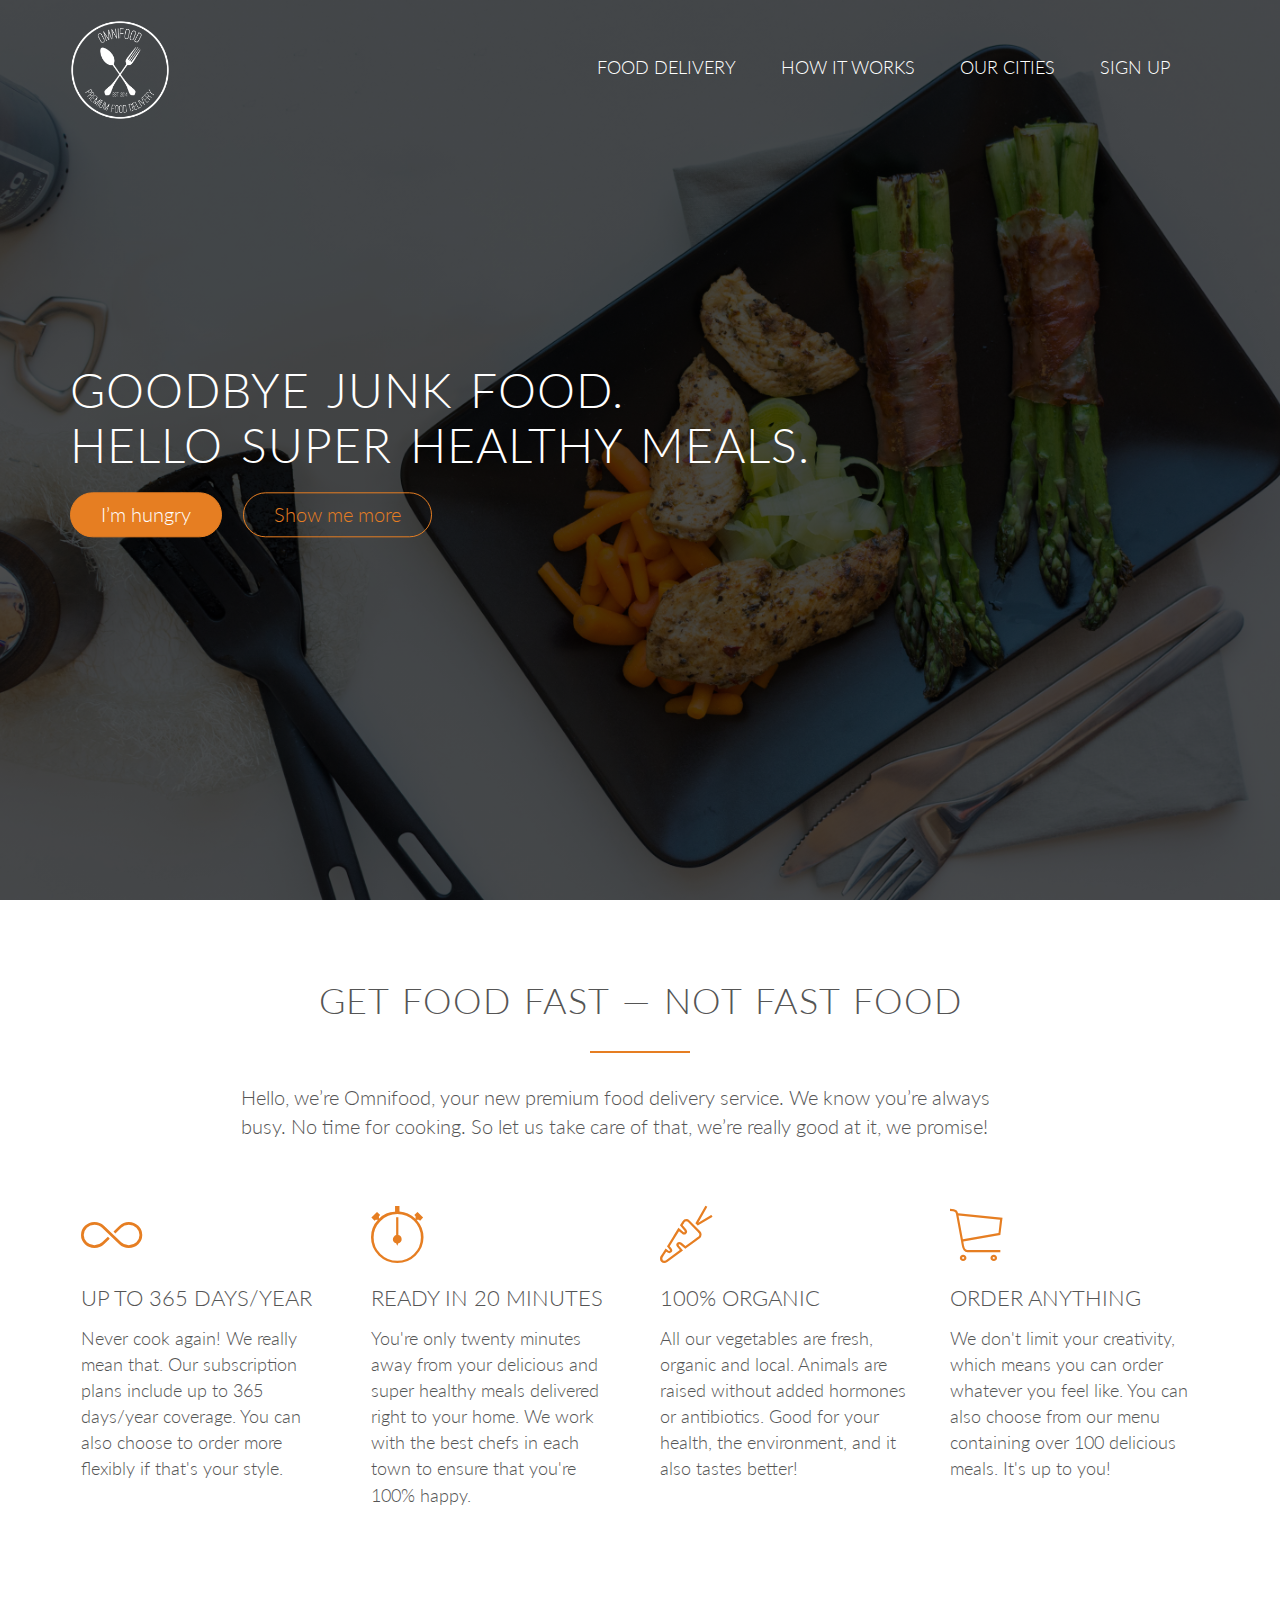
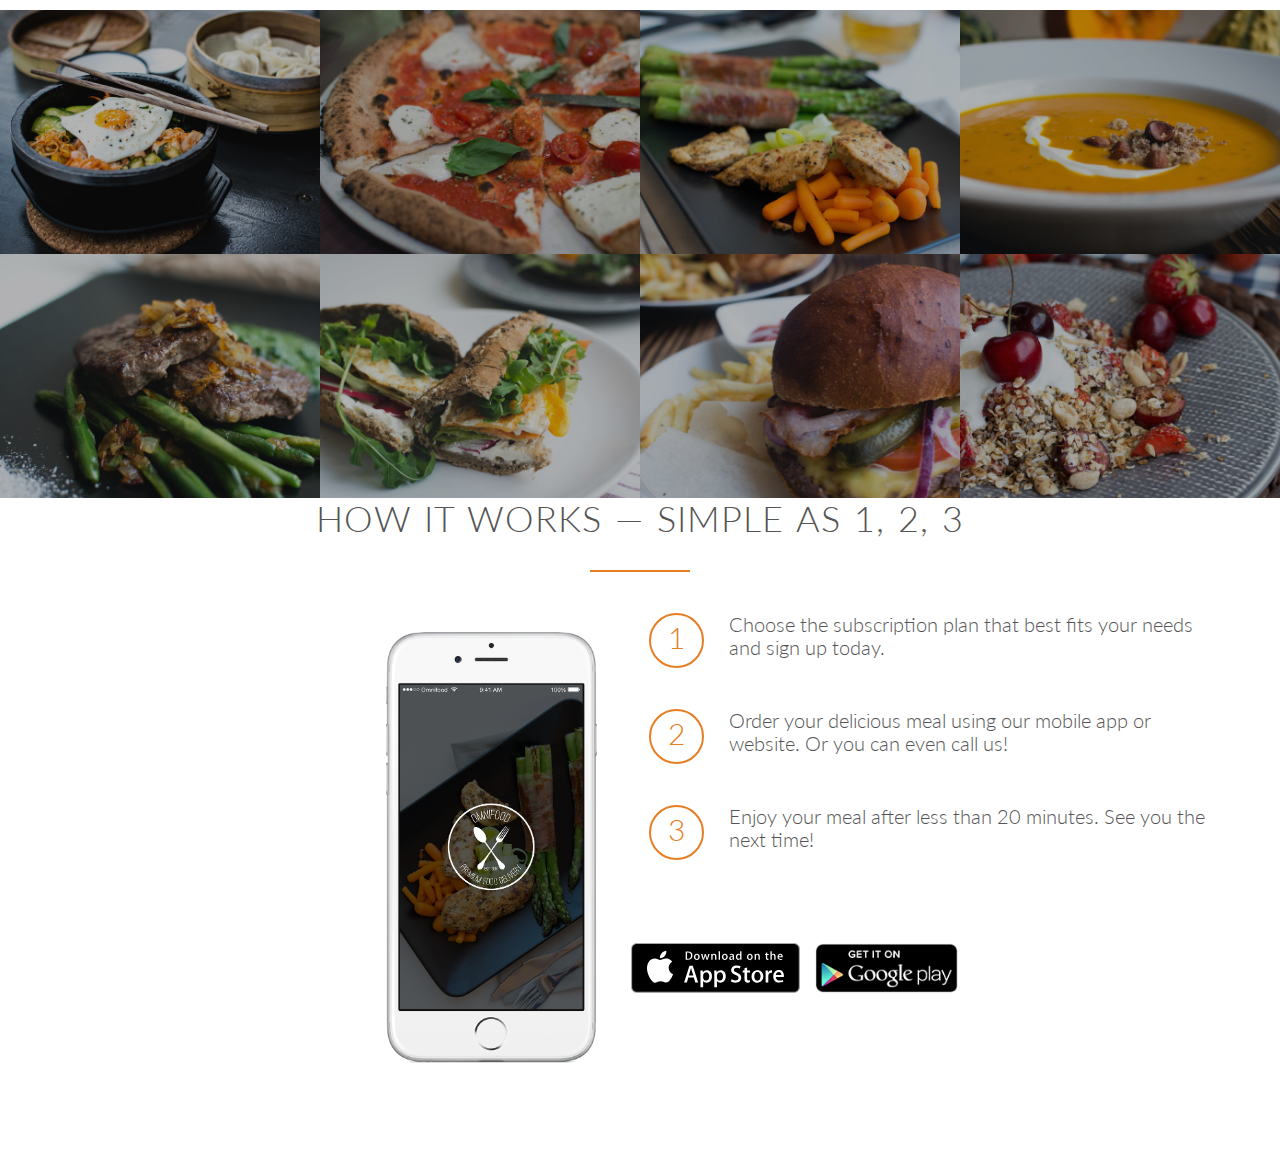
==== Omnifood/index.html @ 384a9c2e "First commit" ====
<!DOCTYPE html>
<html lang="en">

    <head>
        <link rel="stylesheet" type="text/css" href="vendors/css/normalize.css">
        <link rel="stylesheet" type="text/css" href="vendors/css/grid.css">
        <link rel="stylesheet" type="text/css" href="vendors/css/ionicons.min.css">
        <link rel="stylesheet" type="text/css" href="resources/css/style.css">
        <link rel="preconnect" href="https://fonts.gstatic.com">
        <link href="https://fonts.googleapis.com/css2?family=Lato:ital,wght@0,100;0,300;0,400;1,300&display=swap" rel="stylesheet">
        <title>Omnifood</title>
    </head>
    <body>
        <header>
            <nav>
                <div class="row">
                    <img src="resources/images/logo-white.png" alt="Omnifood logo" class="logo">
                    <ul class="main-nav">
                        <li><a href="#">Food delivery</a></li>
                        <li><a href="#">How it works</a></li>
                        <li><a href="#">Our cities</a></li>
                        <li><a href="#">Sign up</a></li>
                    </ul>
                </div>
            </nav>
            <div class="hero-text-box">
                <h1>Goodbye junk food.<br>Hello super healthy meals.</h1>
                <a class="btn btn-full" href="#">I’m hungry</a>
                <a class ="btn btn-ghost" href="#">Show me more</a>
            </div>
        </header>
        <section class="section-features">
            <div class="row">
                <h2>Get food fast &mdash; not fast food</h2>
                <p class="long-copy">
                    Hello, we’re Omnifood, your new premium food delivery service. We know you’re always busy. No time for cooking. So let us take care of that, we’re really good at it, we promise!
                </p>
            </div>
            <div class="row">
                <div class="col span-1-of-4 box">
                    <i class="ion-ios-infinite-outline icon-big"></i>
                    <h3>Up to 365 days/year</h3>
                    <p>Never cook again! We really mean that. Our subscription plans include up to 365 days/year coverage. You can also choose to order more flexibly if that's your style.</p>
                </div>
                <div class="col span-1-of-4 box">
                    <i class="ion-ios-stopwatch-outline icon-big"></i>
                    <h3>Ready in 20 minutes</h3>
                    <p>You're only twenty minutes away from your delicious and super healthy meals delivered right to your home. We work with the best chefs in each town to ensure that you're 100% happy.</p>
                </div>
                <div class="col span-1-of-4 box">
                    <i class="ion-ios-nutrition-outline icon-big"></i>
                    <h3>100% organic</h3>
                    <p>All our vegetables are fresh, organic and local. Animals are raised without added hormones or antibiotics. Good for your health, the environment, and it also tastes better!</p>
                </div>
                <div class="col span-1-of-4 box">
                    <i class="ion-ios-cart-outline icon-big"></i>
                    <h3>Order anything</h3>
                    <p>We don't limit your creativity, which means you can order whatever you feel like. You can also choose from our menu containing over 100 delicious meals. It's up to you!</p>
                </div>
            </div>
        </section>
        <section class="section-meals">
            <ul class="meals-showcase">
                <li>
                    <figure class="meal-photo">
                        <img src="resources/images/1.jpg" alt="Korean bibimbap with egg and vegetables">
                    </figure>
                </li>
                <li>
                    <figure class="meal-photo">
                        <img src="resources/images/2.jpg" alt="Simple Italian pizza with cherry tomatoes">
                    </figure>
                </li>
                <li>
                    <figure class="meal-photo">
                        <img src="resources/images/3.jpg" alt="Chicken breast steak with vegetables">
                    </figure>
                </li>
                <li>
                    <figure class="meal-photo">
                        <img src="resources/images/4.jpg" alt="Autumn pumpkin soup">
                    </figure>
                </li>
            </ul>
            <ul class="meals-showcase">
                <li>
                    <figure class="meal-photo">
                        <img src="resources/images/5.jpg" alt="Paleo beef steak with vegetables">
                    </figure>
                </li>
                <li>
                    <figure class="meal-photo">
                        <img src="resources/images/6.jpg" alt="Healthy baguette with egg and vegetables">
                    </figure>
                </li>
                <li>
                    <figure class="meal-photo">
                        <img src="resources/images/7.jpg" alt="Burger with cheddar and bacon">
                    </figure>
                </li>
                <li>
                    <figure class="meal-photo">
                        <img src="resources/images/8.jpg" alt="Granola with cherries and strawberries">
                    </figure>
                </li>
            </ul>
        </section>
        <section class="section-steps">
            <div class="row">
                <h2>How it works &mdash; Simple as 1, 2, 3</h2>
            </div>
            <div class = "row">
                <div class="col span-1-of-2 steps-box">
                    <img src="resources/images/app-iPhone.png" alt="Omnifood app on iPhone" class="app-screen">
                </div>
                <div class="col span-1-of-2 steps-box">
                    <div class="works-step">
                        <div>1</div>
                        <p>Choose the subscription plan that best fits your needs and sign up today.</p>
                    </div>
                    <div class="works-step">
                        <div>2</div>
                        <p>Order your delicious meal using our mobile app or website. Or you can even call us!</p>
                    </div>
                    <div class="works-step">
                        <div>3</div>
                        <p>Enjoy your meal after less than 20 minutes. See you the next time!</p>
                    </div>
                </div>
                <a href="#" class="btn-app"><img src="resources/images/download-app.svg" alt="Apple App Store button"></a>
                <a href="#" class="btn-app"><img src="resources/images/download-app-android.png" alt="Google Play Store button"></a>
            </div>
        </section>
    </body>
</html>
---- Omnifood/vendors/css/grid.css ----
/*  SECTIONS  ============================================================================= */

.section {
	clear: both;
	padding: 0px;
	margin: 0px;
}

/*  GROUPING  ============================================================================= */

.row {
    zoom: 1; /* For IE 6/7 (trigger hasLayout) */
}

.row:before,
.row:after {
    content:"";
    display:table;
}
.row:after {
    clear:both;
}

/*  GRID COLUMN SETUP   ==================================================================== */

.col {
	display: block;
	float:left;
	margin: 1% 0 1% 1.6%;
}

.col:first-child { margin-left: 0; } /* all browsers except IE6 and lower */


/*  REMOVE MARGINS AS ALL GO FULL WIDTH AT 480 PIXELS */

@media only screen and (max-width: 480px) {
	.col { 
		/*margin: 1% 0 1% 0%;*/
        margin: 0;
	}
}


/*  GRID OF TWO   ============================================================================= */


.span-2-of-2 {
	width: 100%;
}

.span-1-of-2 {
	width: 49.2%;
}

/*  GO FULL WIDTH AT LESS THAN 480 PIXELS */

@media only screen and (max-width: 480px) {
	.span-2-of-2 {
		width: 100%; 
	}
	.span-1-of-2 {
		width: 100%; 
	}
}


/*  GRID OF THREE   ============================================================================= */

	
.span-3-of-3 {
	width: 100%; 
}

.span-2-of-3 {
	width: 66.13%; 
}

.span-1-of-3 {
	width: 32.26%; 
}


/*  GO FULL WIDTH AT LESS THAN 480 PIXELS */

@media only screen and (max-width: 480px) {
	.span-3-of-3 {
		width: 100%; 
	}
	.span-2-of-3 {
		width: 100%; 
	}
	.span-1-of-3 {
		width: 100%;
	}
}

/*  GRID OF FOUR   ============================================================================= */

	
.span-4-of-4 {
	width: 100%; 
}

.span-3-of-4 {
	width: 74.6%; 
}

.span-2-of-4 {
	width: 49.2%; 
}

.span-1-of-4 {
	width: 23.8%; 
}


/*  GO FULL WIDTH AT LESS THAN 480 PIXELS */

@media only screen and (max-width: 480px) {
	.span-4-of-4 {
		width: 100%; 
	}
	.span-3-of-4 {
		width: 100%; 
	}
	.span-2-of-4 {
		width: 100%; 
	}
	.span-1-of-4 {
		width: 100%; 
	}
}


/*  GRID OF FIVE   ============================================================================= */

	
.span-5-of-5 {
	width: 100%;
}

.span-4-of-5 {
  	width: 79.68%; 
}

.span-3-of-5 {
  	width: 59.36%; 
}

.span-2-of-5 {
  	width: 39.04%;
}

.span-1-of-5 {
  	width: 18.72%;
}


/*  GO FULL WIDTH AT LESS THAN 480 PIXELS */

@media only screen and (max-width: 480px) {
	.span-5-of-5 {
		width: 100%; 
	}
	.span-4-of-5 {
		width: 100%; 
	}
	.span-3-of-5 {
		width: 100%; 
	}
	.span-2-of-5 {
		width: 100%; 
	}
	.span-1-of-5 {
		width: 100%; 
	}
}


/*  GRID OF SIX   ============================================================================= */


.span-6-of-6 {
	width: 100%;
}

.span-5-of-6 {
  	width: 83.06%;
}

.span-4-of-6 {
  	width: 66.13%;
}

.span-3-of-6 {
  	width: 49.2%;
}

.span-2-of-6 {
  	width: 32.26%;
}

.span-1-of-6 {
  	width: 15.33%;
}


/*  GO FULL WIDTH AT LESS THAN 480 PIXELS */

@media only screen and (max-width: 480px) {
	.span-6-of-6 {
		width: 100%; 
	}
	.span-5-of-6 {
		width: 100%; 
	}
	.span-4-of-6 {
		width: 100%; 
	}
	.span-3-of-6 {
		width: 100%; 
	}
	.span-2-of-6 {
		width: 100%; 
	}
	.span-1-of-6 {
		width: 100%; 
	}
}



/*  GRID OF SEVEN   ============================================================================= */


.span-7-of-7 {
	width: 100%;
}

.span-6-of-7 {
	width: 85.48%;
}

.span-5-of-7 {
  	width: 70.97%;
}

.span-4-of-7 {
  	width: 56.45%;
}

.span-3-of-7 {
  	width: 41.94%;
}

.span-2-of-7 {
  	width: 27.42%;
}

.span-1-of-7 {
  	width: 12.91%;
}


/*  GO FULL WIDTH AT LESS THAN 480 PIXELS */

@media only screen and (max-width: 480px) {
	.span-7-of-7 {
		width: 100%; 
	}
	.span-6-of-7 {
		width: 100%; 
	}
	.span-5-of-7 {
		width: 100%; 
	}
	.span-4-of-7 {
		width: 100%; 
	}
	.span-3-of-7 {
		width: 100%; 
	}
	.span-2-of-7 {
		width: 100%; 
	}
	.span-1-of-7 {
		width: 100%; 
	}
}


/*  GRID OF EIGHT   ============================================================================= */

	
.span-8-of-8 {
	width: 100%;
}

.span-7-of-8 {
	width: 87.3%; 
}

.span-6-of-8 {
	width: 74.6%; 
}

.span-5-of-8 {
	width: 61.9%; 
}

.span-4-of-8 {
	width: 49.2%; 
}

.span-3-of-8 {
	width: 36.5%;
}

.span-2-of-8 {
	width: 23.8%; 
}

.span-1-of-8 {
	width: 11.1%; 
}


/*  GO FULL WIDTH AT LESS THAN 480 PIXELS */

@media only screen and (max-width: 480px) {
	.span-8-of-8 {
		width: 100%; 
	}
	.span-7-of-8 {
		width: 100%; 
	}
	.span-6-of-8 {
		width: 100%; 
	}
	.span-5-of-8 {
		width: 100%; 
	}
	.span-4-of-8 {
		width: 100%; 
	}
	.span-3-of-8 {
		width: 100%; 
	}
	.span-2-of-8 {
		width: 100%; 
	}
	.span-1-of-8 {
		width: 100%; 
	}
}


/*  GRID OF NINE   ============================================================================= */


.span-9-of-9 {
	width: 100%;
}

.span-8-of-9 {
	width: 88.71%;
}

.span-7-of-9 {
	width: 77.42%; 
}

.span-6-of-9 {
	width: 66.13%; 
}

.span-5-of-9 {
	width: 54.84%; 
}

.span-4-of-9 {
	width: 43.55%; 
}

.span-3-of-9 {
	width: 32.26%;
}

.span-2-of-9 {
	width: 20.97%; 
}

.span-1-of-9 {
	width: 9.68%; 
}


/*  GO FULL WIDTH AT LESS THAN 480 PIXELS */

@media only screen and (max-width: 480px) {
	.span-9-of-9 {
		width: 100%; 
	}
	.span-8-of-9 {
		width: 100%; 
	}
	.span-7-of-9 {
		width: 100%; 
	}
	.span-6-of-9 {
		width: 100%; 
	}
	.span-5-of-9 {
		width: 100%; 
	}
	.span-4-of-9 {
		width: 100%; 
	}
	.span-3-of-9 {
		width: 100%; 
	}
	.span-2-of-9 {
		width: 100%; 
	}
	.span-1-of-9 {
		width: 100%; 
	}
}


/*  GRID OF TEN   ============================================================================= */


.span-10-of-10 {
	width: 100%;
}

.span-9-of-10 {
	width: 89.84%;
}

.span-8-of-10 {
	width: 79.68%;
}

.span-7-of-10 {
	width: 69.52%; 
}

.span-6-of-10 {
	width: 59.36%; 
}

.span-5-of-10 {
	width: 49.2%; 
}

.span-4-of-10 {
	width: 39.04%; 
}

.span-3-of-10 {
	width: 28.88%;
}

.span-2-of-10 {
	width: 18.72%; 
}

.span-1-of-10 {
	width: 8.56%; 
}


/*  GO FULL WIDTH AT LESS THAN 480 PIXELS */

@media only screen and (max-width: 480px) {
	.span-10-of-10 {
		width: 100%; 
	}
	.span-9-of-10 {
		width: 100%; 
	}
	.span-8-of-10 {
		width: 100%; 
	}
	.span-7-of-10 {
		width: 100%; 
	}
	.span-6-of-10 {
		width: 100%; 
	}
	.span-5-of-10 {
		width: 100%; 
	}
	.span-4-of-10 {
		width: 100%; 
	}
	.span-3-of-10 {
		width: 100%; 
	}
	.span-2-of-10 {
		width: 100%; 
	}
	.span-1-of-10 {
		width: 100%; 
	}
}


/*  GRID OF ELEVEN   ============================================================================= */

.span-11-of-11 {
	width: 100%;
}

.span-10-of-11 {
	width: 90.76%;
}

.span-9-of-11 {
	width: 81.52%;
}

.span-8-of-11 {
	width: 72.29%;
}

.span-7-of-11 {
	width: 63.05%; 
}

.span-6-of-11 {
	width: 53.81%; 
}

.span-5-of-11 {
	width: 44.58%; 
}

.span-4-of-11 {
	width: 35.34%; 
}

.span-3-of-11 {
	width: 26.1%;
}

.span-2-of-11 {
	width: 16.87%; 
}

.span-1-of-11 {
	width: 7.63%; 
}


/*  GO FULL WIDTH AT LESS THAN 480 PIXELS */

@media only screen and (max-width: 480px) {
	.span-11-of-11 {
		width: 100%; 
	}
	.span-10-of-11 {
		width: 100%; 
	}
	.span-9-of-11 {
		width: 100%; 
	}
	.span-8-of-11 {
		width: 100%; 
	}
	.span-7-of-11 {
		width: 100%; 
	}
	.span-6-of-11 {
		width: 100%; 
	}
	.span-5-of-11 {
		width: 100%; 
	}
	.span-4-of-11 {
		width: 100%; 
	}
	.span-3-of-11 {
		width: 100%; 
	}
	.span-2-of-11 {
		width: 100%; 
	}
	.span-1-of-11 {
		width: 100%; 
	}
}


/*  GRID OF TWELVE   ============================================================================= */

.span-12-of-12 {
	width: 100%;
}

.span-11-of-12 {
	width: 91.53%;
}

.span-10-of-12 {
	width: 83.06%;
}

.span-9-of-12 {
	width: 74.6%;
}

.span-8-of-12 {
	width: 66.13%;
}

.span-7-of-12 {
	width: 57.66%; 
}

.span-6-of-12 {
	width: 49.2%; 
}

.span-5-of-12 {
	width: 40.73%; 
}

.span-4-of-12 {
	width: 32.26%; 
}

.span-3-of-12 {
	width: 23.8%;
}

.span-2-of-12 {
	width: 15.33%; 
}

.span-1-of-12 {
	width: 6.86%; 
}


/*  GO FULL WIDTH AT LESS THAN 480 PIXELS */

@media only screen and (max-width: 480px) {
	.span-12-of-12 {
		width: 100%; 
	}
	.span-11-of-12 {
		width: 100%; 
	}
	.span-10-of-12 {
		width: 100%; 
	}
	.span-9-of-12 {
		width: 100%; 
	}
	.span-8-of-12 {
		width: 100%; 
	}
	.span-7-of-12 {
		width: 100%; 
	}
	.span-6-of-12 {
		width: 100%; 
	}
	.span-5-of-12 {
		width: 100%; 
	}
	.span-4-of-12 {
		width: 100%; 
	}
	.span-3-of-12 {
		width: 100%; 
	}
	.span-2-of-12 {
		width: 100%; 
	}
	.span-1-of-12 {
		width: 100%; 
	}
}
---- Omnifood/resources/css/style.css ----
/* Orange = #e67e22 */
/* ------------------------------------------------------------------------------------------------- */
/* BASIC SETUP */
/* ------------------------------------------------------------------------------------------------- */
* {
    margin: 0;
    padding: 0;
    box-sizing: border-box;
}
html {
    background-color: white;
    color: #555;
    font-family: 'Lato', 'Arial', sans-serif;
    font-size: 20px;
    font-weight: 300;
    text-rendering: optimizeLegibility;
}

.clearfix {zoom: 1}
.clearfix {
    content: '.';
    clear: both;
    display: block;
    height: 0;
}

/* ------------------------------------------------------------------------------------------------- */
/* REUSABLE COMPONENTS */
/* ------------------------------------------------------------------------------------------------- */

.row {
    max-width: 1140px;
    margin: 0 auto;
}
section {
    padding: 80px 0;
}
.box {
    padding: 1%;
}

/* HEADINGS */

h1,
h2,
h3 {
    font-weight: 300;
    text-transform: uppercase;
    initial-letter-align: 1px;
}
h1 {
    margin-top: 0;
    margin-bottom: 20px;
    color: white;
    font-size: 240%;
    word-spacing: 4px;
    letter-spacing: 1px;
}
h2 {
    font-size: 180%;
    word-spacing: 2px;
    text-align: center;
    margin-bottom: 30px;
    letter-spacing: 1px;
}
h2:after {
    display: block;
    height: 2px;
    background-color: #e67e22;
    width: 100px;
    margin: 0 auto;
    margin-top: 30px;
    content: " ";
}
h3 {
    font-size: 110%;
    margin-bottom: 15px;
}
/* PARAGRAPHS */

.long-copy {
    line-height: 145%;
    width: 70%;
    margin-left: 15%;
}
.box p {
    font-size: 90%;
    line-height: 145%;
}

/* ------------------------------------------------------------------------------------------------- */
/* FEATURES */
/* ------------------------------------------------------------------------------------------------- */
.section-features .long-copy {
    margin-bottom: 30px;
}

/* ------------------------------------------------------------------------------------------------- */
/* HEADER */
/* ------------------------------------------------------------------------------------------------- */

header {
    background-image: linear-gradient(rgba(0,0,0,0.7),rgba(0,0,0,0.7)), url(images/hero.jpg);
    background-size: cover;
    background-position: center;
    height:100vh;
}
.hero-text-box {
    position: absolute;
    width: 1140px;
    top: 50%;
    left: 50%;
    transform: translate(-50%,-50%);
}
.logo {
    height: 100px;
    width: auto;
    float: left;
    margin-top: 20px;
}
.main-nav {
    float: right;
    list-style: none;
    margin-top: 55px;
}
.main-nav li {
    display: inline-block;
    margin-bottom: 40px;
    margin-right: 40px;
}
.main-nav li a:link,
.main-nav li a:visited {
    padding: 8px 0;
    color: white;
    text-decoration: none;
    text-transform: uppercase;
    font-size: 90%;
    border-bottom: 2px solid transparent;
    transition: border-bottom 0.2s;
}
.main-nav li a:hover,
.main-nav li a:active {
    border-bottom: 2px solid #e67e22;
}
/* ------------------------------------------------------------------------------------------------- */
/* BUTTONS */
/* ------------------------------------------------------------------------------------------------- */

.btn:link,
.btn:visited {
    display: inline-block;
    padding: 10px 30px;
    font-weight: 300;
    text-decoration: none;
    border-radius: 200px;
    border: 1px solid #e67e22;
    transition: background-color 0.2s, border 0.2s, color 0.2s;
}
.btn-full:link,
.btn-full:visited {
    background-color: #e67e22;
    color: white;
    margin-right: 16px;
}
.btn-ghost:link,
.btn-ghost:visited {
    color: #e67e22;
}
.btn:hover,
.btn:active {
    background-color: #cf6d17;
}
.btn-full:hover,
.btn-full:active {
    border: 1px solid #cf6d17;
}
.btn-ghost:hover,
.btn-ghost:active {
    border: 1px solid #cf6d17;
    color: white;
}

/* ------------------------------------------------------------------------------------------------- */
/* ICONS */
/* ------------------------------------------------------------------------------------------------- */

.icon-big {
    font-size: 350%;
    display: block;
    color:#e67e22;
    margin-bottom: 10px;
}

/* ------------------------------------------------------------------------------------------------- */
/* MEALS IMAGE GRID */
/* ------------------------------------------------------------------------------------------------- */

.section-meals {
    padding: 0;
}

.meals-showcase {
    list-style: none;
    width: 100%;
}
.meals-showcase li {
    display: block;
    float: left;
    width: 25%;
}
.meal-photo {
    background-color: #000;
    width: 100%; /* 10-% of width of parent (meals-showcase li) */
    margin: 0;
    overflow: hidden; /* Hides the part of the image that is larger than the container (115% in meal-photo img) */
}
.meal-photo img {
    opacity: 0.7;
    width: 100%;
    height: auto;
    transform: scale(1.15); /* Scale image to 115% */
    transition: transform 0.5s, opacity 0.5s;
}
.meal-photo img:hover {
    opacity: 1; /* Normal opacity */
    transform: scale(1.03); /* Set to normal(ish) size on hover */
}

/* ------------------------------------------------------------------------------------------------- */
/* HOW IT WORKS */
/* ------------------------------------------------------------------------------------------------- */

.steps-box:first-child { /* Two columns in this row. The first one is the image, the second contains the instructions */
    text-align: right; /* Right-align inline and inline-block elements (img in this case) */
    padding-right: 3%;
    margin-top: 30px;
}
.steps-box:last-child {
    padding-left: 3%;
    margin-top: 70px;
}
.app-screen{
    width: 40%; /* Image is 40% of parent (column) */
}

.works-step {
    margin-bottom: 50px;
}

.works-step div {
    color: #e67e22;
    border: 2px solid #e67e22;
    display: inline-block; /* Ensures number is displayed alongside text */
    float: left; /* Positions number to left of text */
    border-radius: 50%;
    height: 55px;
    width: 55px;
    text-align: center;
    padding: 5px;
    font-size: 150%;
    margin-right: 25px;
}
.works-step:last-of-type {
    margin-bottom: 80px;
}

.btn-app img {
    height: 50px;
    width: auto;
    margin-right: 10px;
}
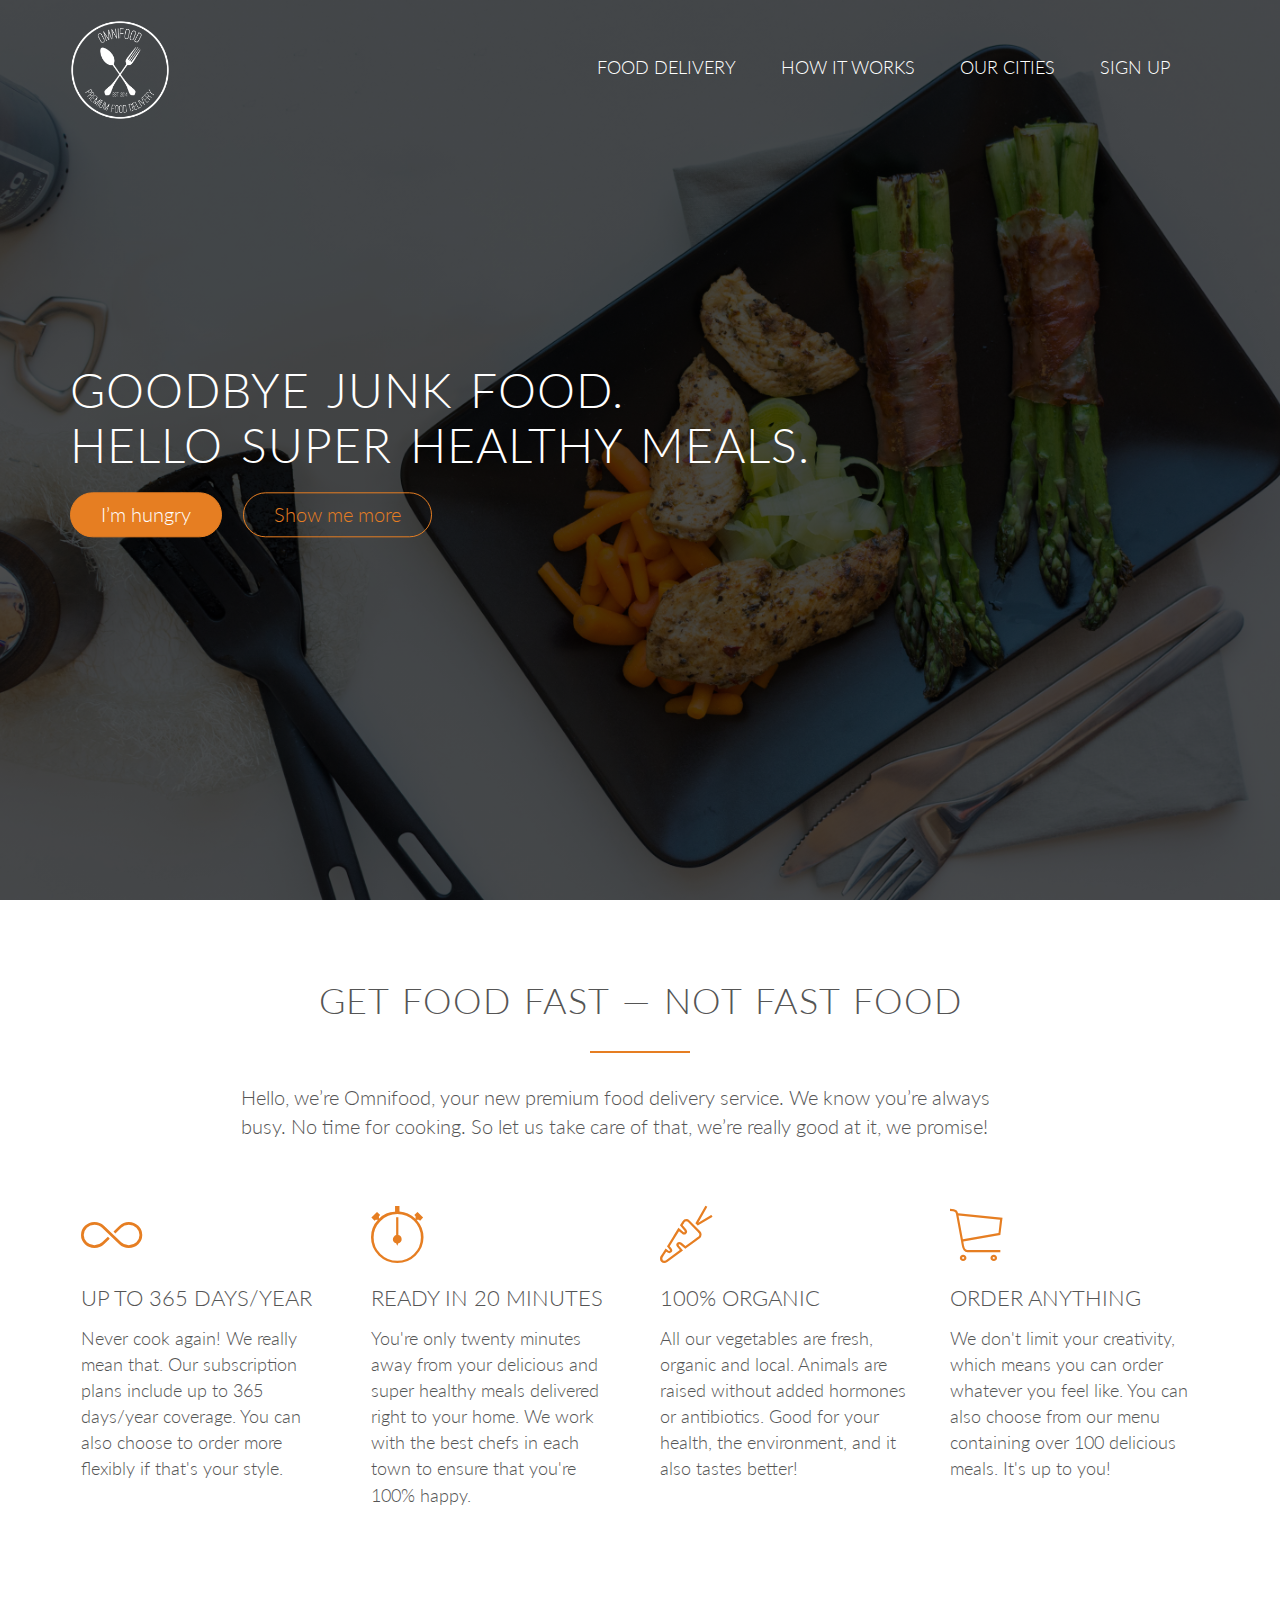
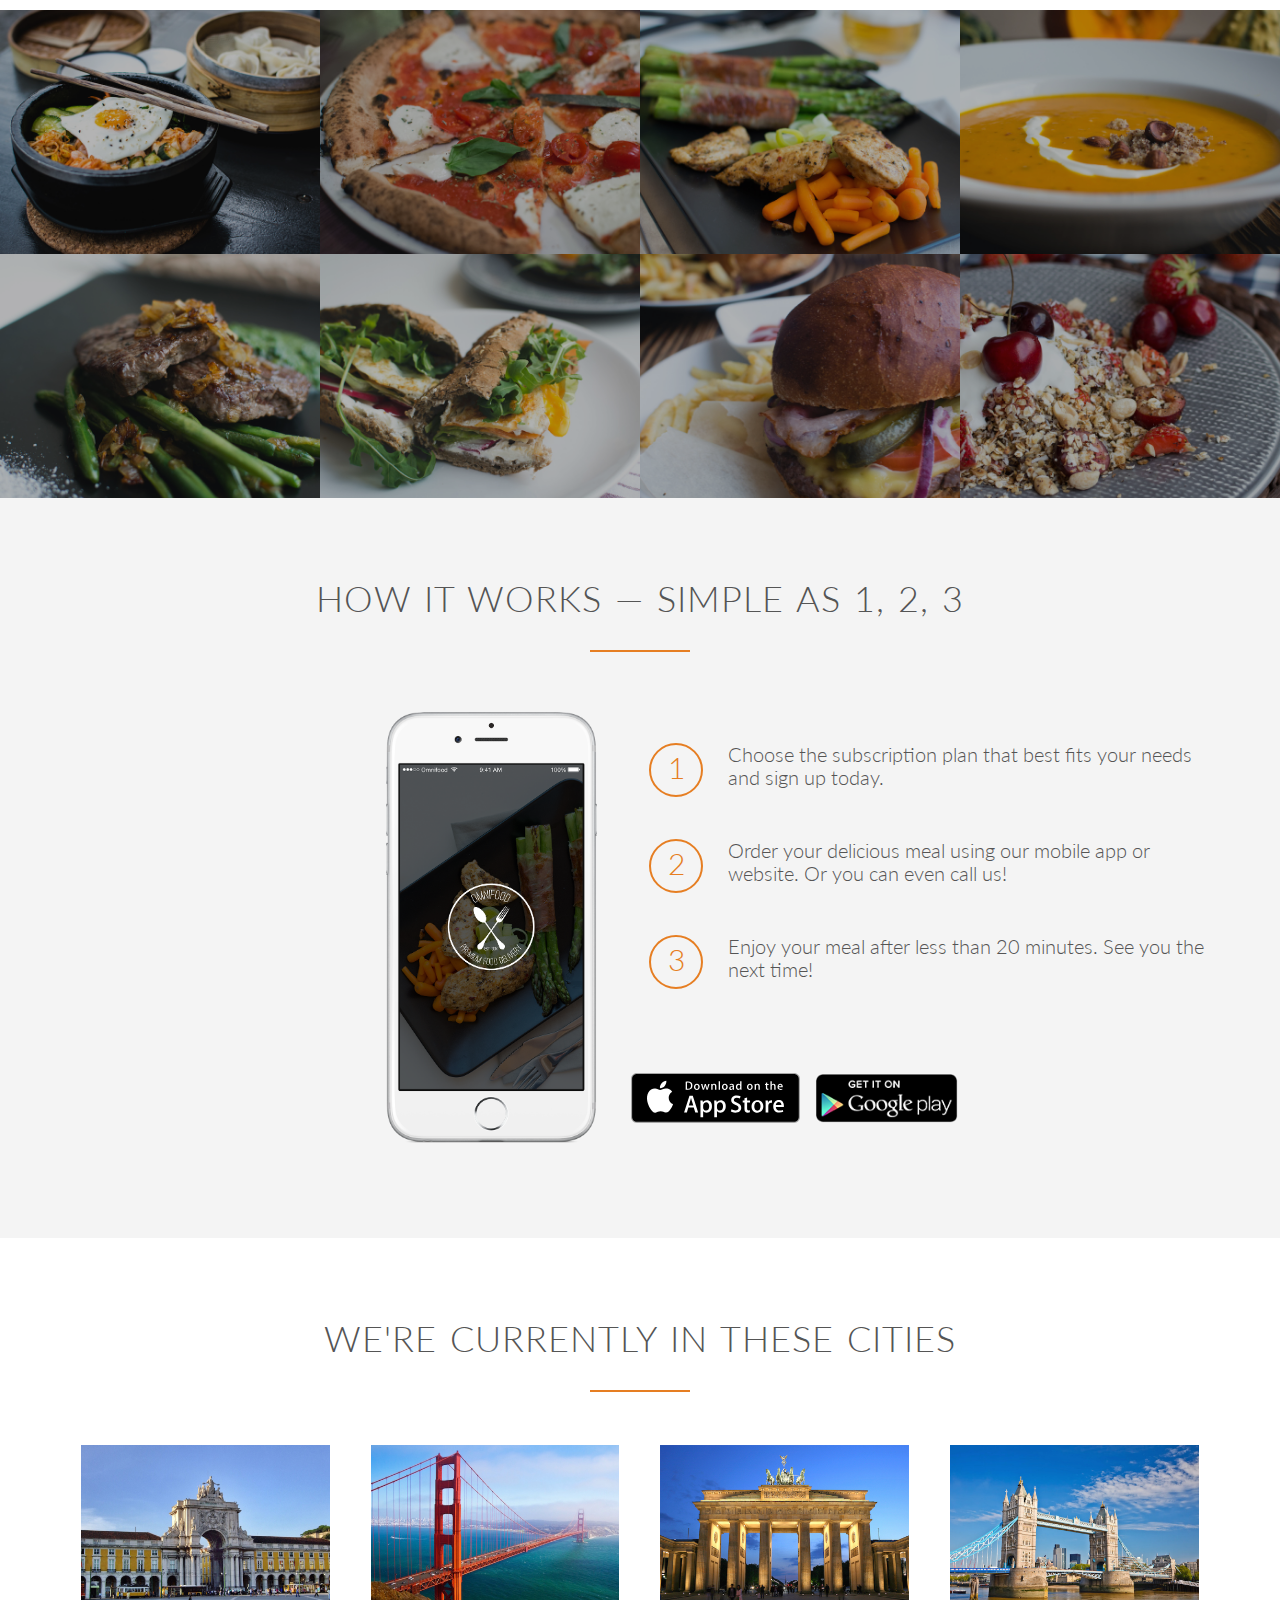
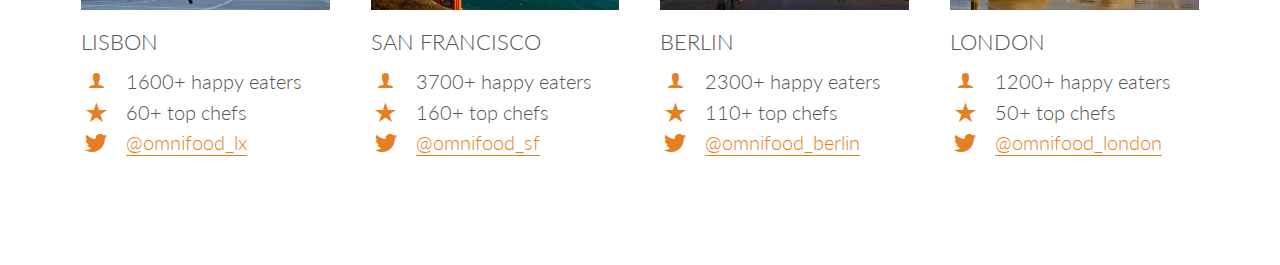
==== commit 80685a99: "Added Cities section" ====
--- a/Omnifood/index.html
+++ b/Omnifood/index.html
@@ -60,7 +60,7 @@
             </div>
         </section>
         <section class="section-meals">
-            <ul class="meals-showcase">
+            <ul class="meals-showcase clearfix">
                 <li>
                     <figure class="meal-photo">
                         <img src="resources/images/1.jpg" alt="Korean bibimbap with egg and vegetables">
@@ -82,7 +82,7 @@
                     </figure>
                 </li>
             </ul>
-            <ul class="meals-showcase">
+            <ul class="meals-showcase clearfix">
                 <li>
                     <figure class="meal-photo">
                         <img src="resources/images/5.jpg" alt="Paleo beef steak with vegetables">
@@ -131,5 +131,76 @@
                 <a href="#" class="btn-app"><img src="resources/images/download-app-android.png" alt="Google Play Store button"></a>
             </div>
         </section>
+        <section class="section-cities">
+            <div class="row">
+                <h2>We're currently in these cities</h2>
+            </div>
+            <div class="row">
+                <div class="col span-1-of-4 box">
+                    <img src="resources/images/lisbon-3.jpg" alt="Lisbon">
+                    <h3>Lisbon</h3>
+                    <div class="city-feature">
+                        <i class="ion-ios-person icon-small"></i>
+                        1600+ happy eaters
+                    </div>
+                    <div class="city-feature">
+                        <i class="ion-ios-star icon-small"></i>
+                        60+ top chefs
+                    </div>
+                    <div class="city-feature">
+                        <i class="ion-social-twitter icon-small"></i>
+                        <a href="#">@omnifood_lx</a>
+                    </div>
+                </div>
+                <div class="col span-1-of-4 box">
+                    <img src="resources/images/san-francisco.jpg" alt="San Francisco">
+                    <h3>San Francisco</h3>
+                    <div class="city-feature">
+                        <i class="ion-ios-person icon-small"></i>
+                        3700+ happy eaters
+                    </div>
+                    <div class="city-feature">
+                        <i class="ion-ios-star icon-small"></i>
+                        160+ top chefs
+                    </div>
+                    <div class="city-feature">
+                        <i class="ion-social-twitter icon-small"></i>
+                        <a href="#">@omnifood_sf</a>
+                    </div>
+                </div>
+                <div class="col span-1-of-4 box">
+                    <img src="resources/images/berlin.jpg" alt="Berlin">
+                    <h3>Berlin</h3>
+                    <div class="city-feature">
+                        <i class="ion-ios-person icon-small"></i>
+                        2300+ happy eaters
+                    </div>
+                    <div class="city-feature">
+                        <i class="ion-ios-star icon-small"></i>
+                        110+ top chefs
+                    </div>
+                    <div class="city-feature">
+                        <i class="ion-social-twitter icon-small"></i>
+                        <a href="#">@omnifood_berlin</a>
+                    </div>
+                </div>
+                <div class="col span-1-of-4 box">
+                    <img src="resources/images/london.jpg" alt="London">
+                    <h3>London</h3>
+                    <div class="city-feature">
+                        <i class="ion-ios-person icon-small"></i>
+                        1200+ happy eaters
+                    </div>
+                    <div class="city-feature">
+                        <i class="ion-ios-star icon-small"></i>
+                        50+ top chefs
+                    </div>
+                    <div class="city-feature">
+                        <i class="ion-social-twitter icon-small"></i>
+                        <a href="#">@omnifood_london</a>
+                    </div>
+                </div>
+            </div>
+        </section>
     </body>
 </html>
--- a/Omnifood/resources/css/style.css
+++ b/Omnifood/resources/css/style.css
@@ -17,11 +17,12 @@
 }
 
 .clearfix {zoom: 1}
-.clearfix {
+.clearfix::after {
     content: '.';
     clear: both;
     display: block;
     height: 0;
+    visibility: hidden;
 }
 
 /* ------------------------------------------------------------------------------------------------- */
@@ -142,6 +143,25 @@
 .main-nav li a:active {
     border-bottom: 2px solid #e67e22;
 }
+
+/* ------------------------------------------------------------------------------------------------- */
+/* LINKS */
+/* ------------------------------------------------------------------------------------------------- */
+
+a:link,
+a:visited {
+    color: #e67e22;
+    text-decoration: none;
+    border-bottom: 1px solid #e67e22;
+    padding-bottom: 1px;
+    transition: border-bottom 0.2s, color 0.2s;
+}
+a:hover,
+a:active {
+    color: #555;
+    border-bottom: 1px solid transparent;
+}
+
 /* ------------------------------------------------------------------------------------------------- */
 /* BUTTONS */
 /* ------------------------------------------------------------------------------------------------- */
@@ -191,6 +211,18 @@
     margin-bottom: 10px;
 }
 
+.icon-small {
+    display: inline-block;
+    width: 30px;
+    text-align:center;
+    color:#e67e22;
+    font-size: 120%;
+    line-height: 120%;
+    vertical-align: middle;
+    margin-top: -5px;
+    margin-right: 10px;
+}
+
 /* ------------------------------------------------------------------------------------------------- */
 /* MEALS IMAGE GRID */
 /* ------------------------------------------------------------------------------------------------- */
@@ -230,6 +262,9 @@
 /* HOW IT WORKS */
 /* ------------------------------------------------------------------------------------------------- */
 
+.section-steps {
+    background-color: #f4f4f4;
+}
 .steps-box:first-child { /* Two columns in this row. The first one is the image, the second contains the instructions */
     text-align: right; /* Right-align inline and inline-block elements (img in this case) */
     padding-right: 3%;
@@ -253,8 +288,8 @@
     display: inline-block; /* Ensures number is displayed alongside text */
     float: left; /* Positions number to left of text */
     border-radius: 50%;
-    height: 55px;
-    width: 55px;
+    height: 54px;
+    width: 54px;
     text-align: center;
     padding: 5px;
     font-size: 150%;
@@ -263,9 +298,30 @@
 .works-step:last-of-type {
     margin-bottom: 80px;
 }
-
+.works-step:first-of-type {
+    margin-top: 50px;
+}
 .btn-app img {
     height: 50px;
     width: auto;
     margin-right: 10px;
-}+}
+
+.btn-app:link,
+.btn-app:visited {
+    border:0;
+}
+
+/* ------------------------------------------------------------------------------------------------- */
+/* CITIES */
+/* ------------------------------------------------------------------------------------------------- */
+
+.box img {
+    width: 100%;
+    height: auto;
+    margin-bottom: 15px;
+}
+
+.city-feature {
+    margin-bottom: 5px;
+}
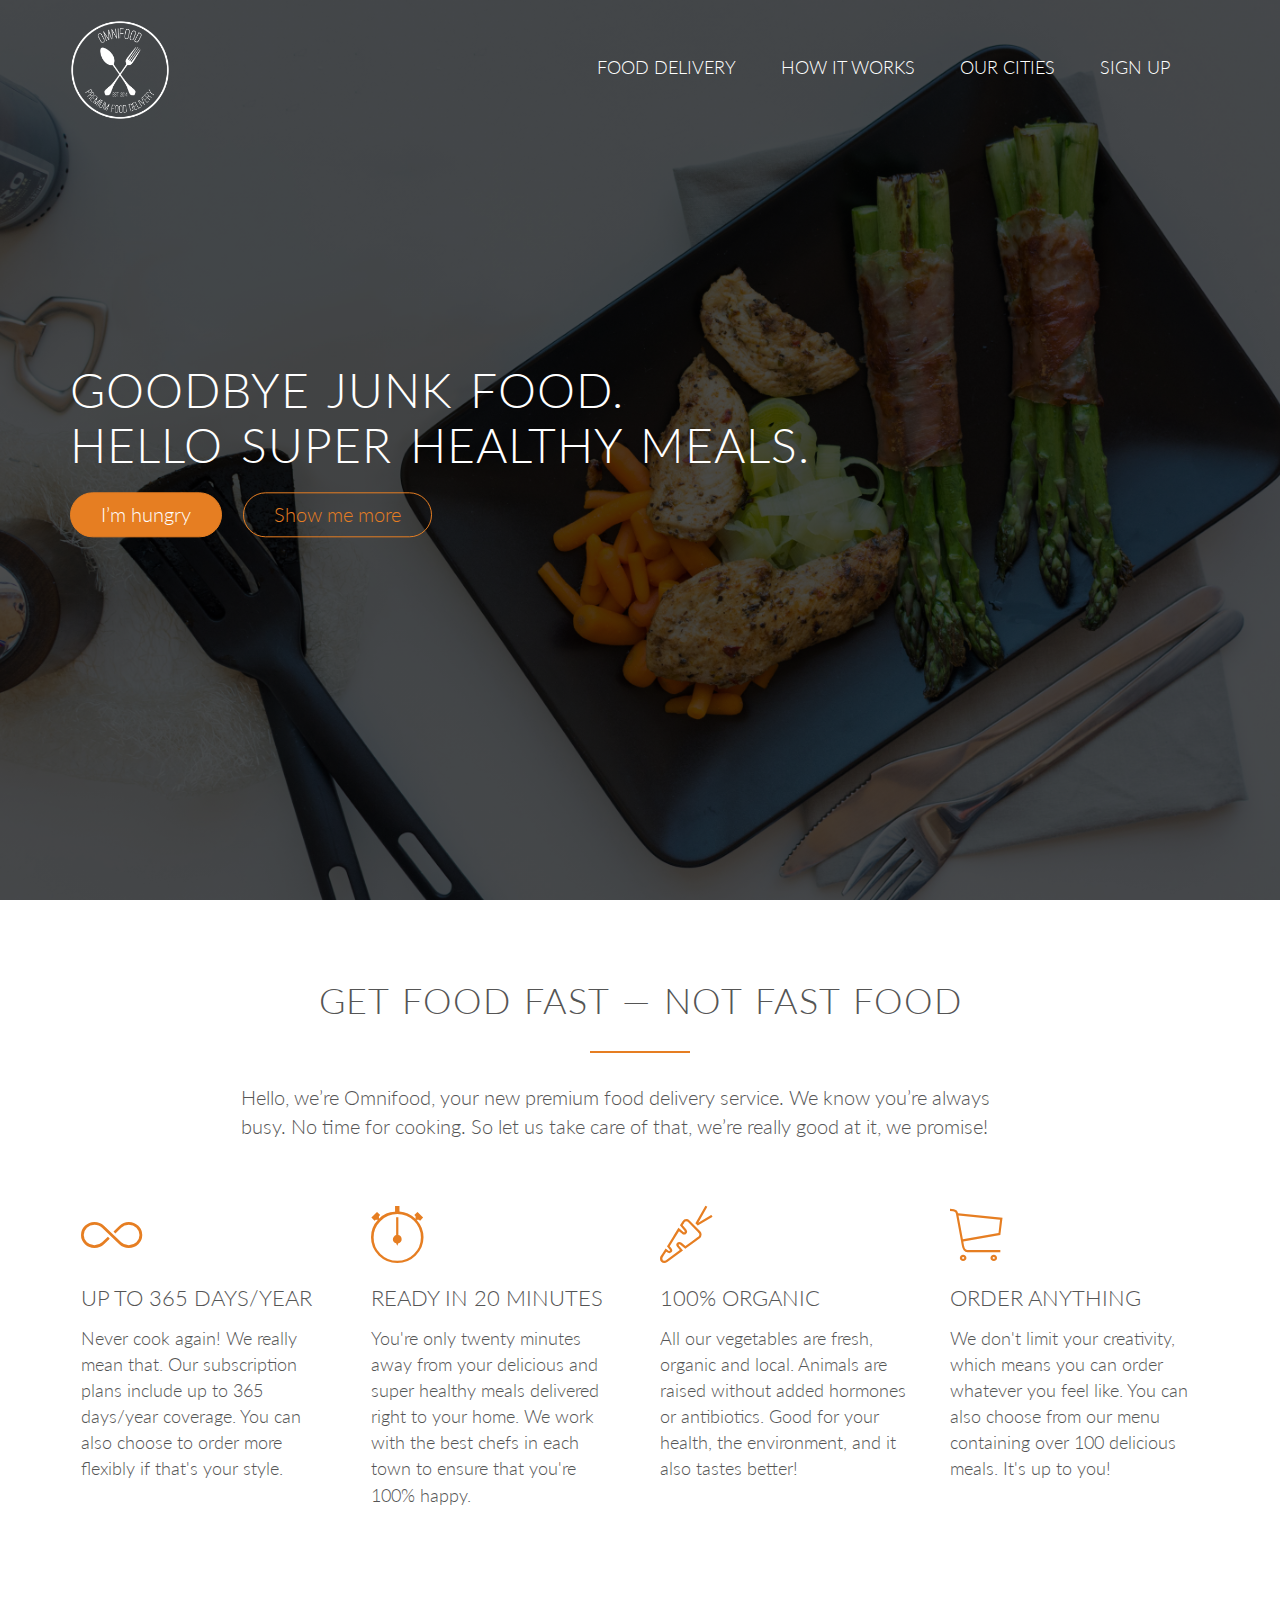
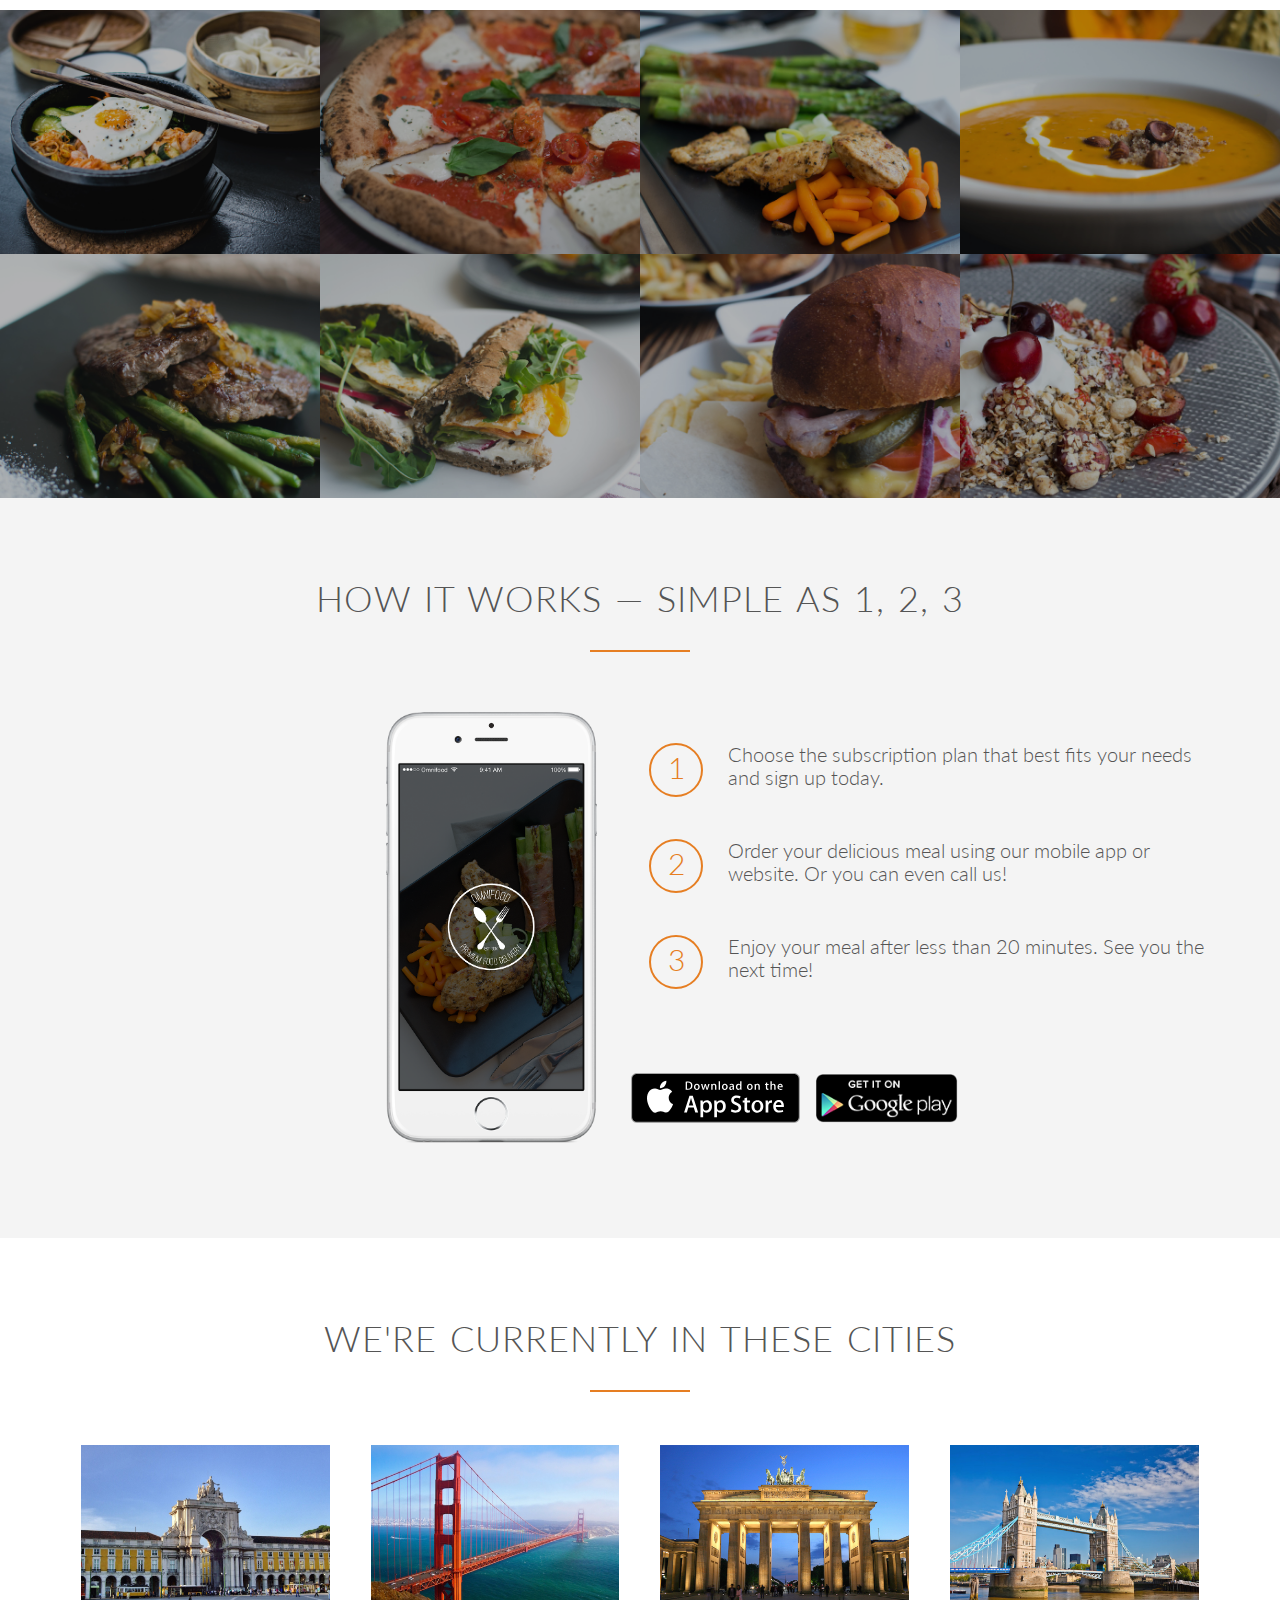
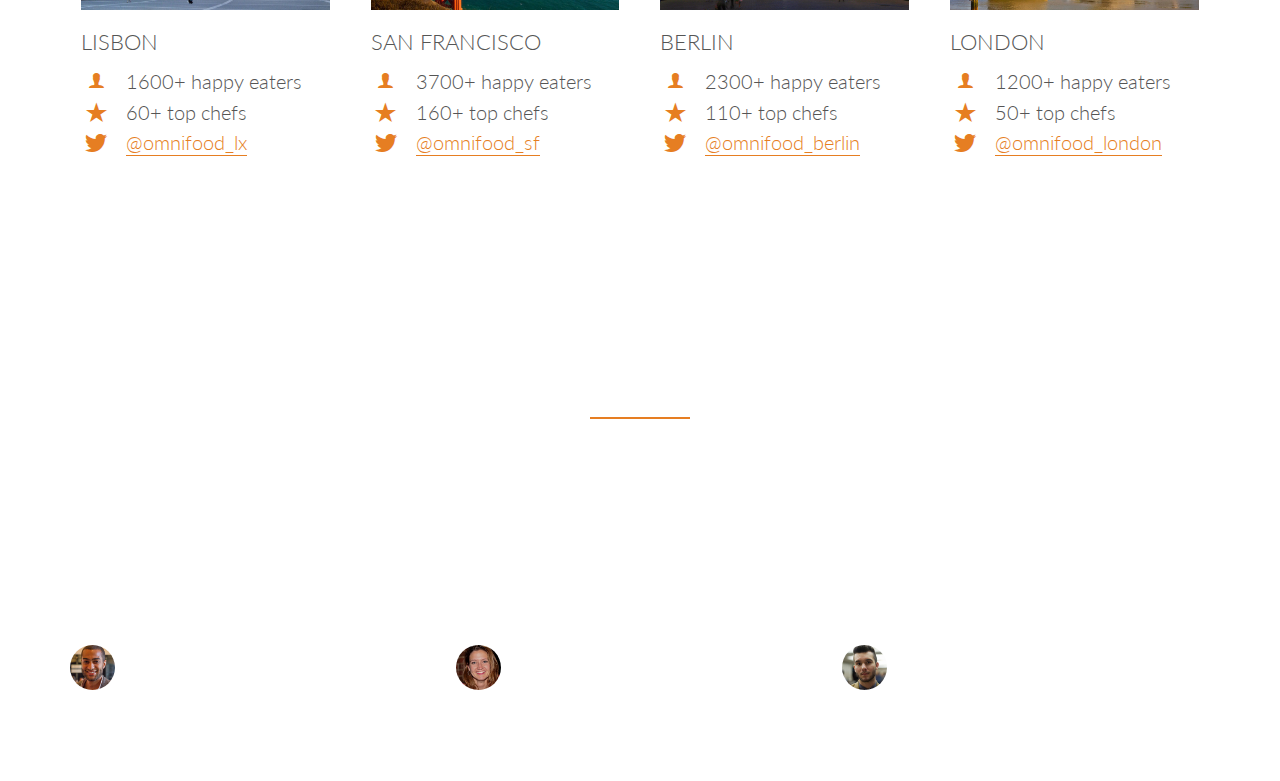
==== commit fe6eed40: "Testimonials section" ====
--- a/Omnifood/index.html
+++ b/Omnifood/index.html
@@ -202,5 +202,24 @@
                 </div>
             </div>
         </section>
+        <section class="section-testimonials">
+            <div class="row">
+                <h2>Our customers can't live without us</h2>
+            </div>
+            <div class="row">
+                <div class="col span-1-of-3">
+                    <blockquote>Omnifood is just awesome! I just launched a startup which leaves me with no time for cooking, so Omnifood is a life-saver. Now that I got used to it, I couldn't live without my daily meals!</blockquote>
+                    <cite><img src="resources/images/customer-1.jpg">Alberto Duncan</cite>
+                </div>
+                <div class="col span-1-of-3">
+                    <blockquote>Inexpensive, healthy and great-tasting meals, delivered right to my home. We have lots of food delivery here in Lisbon, but no one comes even close to Omifood. Me and my family are so in love!</blockquote>
+                    <cite><img src="resources/images/customer-2.jpg">Joana Silva</cite>
+                </div>
+                <div class="col span-1-of-3">
+                    <blockquote>I was looking for a quick and easy food delivery service in San Franciso. I tried a lot of them and ended up with Omnifood. Best food delivery service in the Bay Area. Keep up the great work!</blockquote>
+                    <cite><img src="resources/images/customer-3.jpg">Milton Chapman</cite>
+                </div>
+            </div>
+        </section>
     </body>
 </html>
--- a/Omnifood/resources/css/style.css
+++ b/Omnifood/resources/css/style.css
@@ -105,6 +105,7 @@
     background-size: cover;
     background-position: center;
     height:100vh;
+    background-attachment: fixed;
 }
 .hero-text-box {
     position: absolute;
@@ -325,3 +326,53 @@
 .city-feature {
     margin-bottom: 5px;
 }
+
+/* ------------------------------------------------------------------------------------------------- */
+/* TESTIMONIALS */
+/* ------------------------------------------------------------------------------------------------- */
+
+.section-testimonials {
+    background-image: linear-gradient(rgba(0,0,0,0.8),rgba(0,0,0,0.8)), url(images/back-customers.jpg);
+    background-size: cover;
+    color: white;
+    background-attachment: fixed;
+}
+
+blockquote {
+    padding: 2%;
+    font-style: italic;
+    line-height: 145%;
+    position: relative;
+}
+
+blockquote:before, blockquote:after {
+    content: open-quote;
+    font-size: 500%;
+    display: block;
+    position: absolute;
+}
+blockquote:before {
+    content: open-quote;
+    top: -30px;
+    left: -5px;
+    margin-top: 40px;
+}
+blockquote:after {
+    content: close-quote;
+    bottom: -20px;
+    right: 0;
+}
+cite {
+    font-size: 90%;
+    margin-top: 25px;
+    display: block;
+}
+
+
+cite img {
+    height: 45px;
+    border-radius: 50%;
+    margin-right: 10px;
+    vertical-align: middle;
+}
+
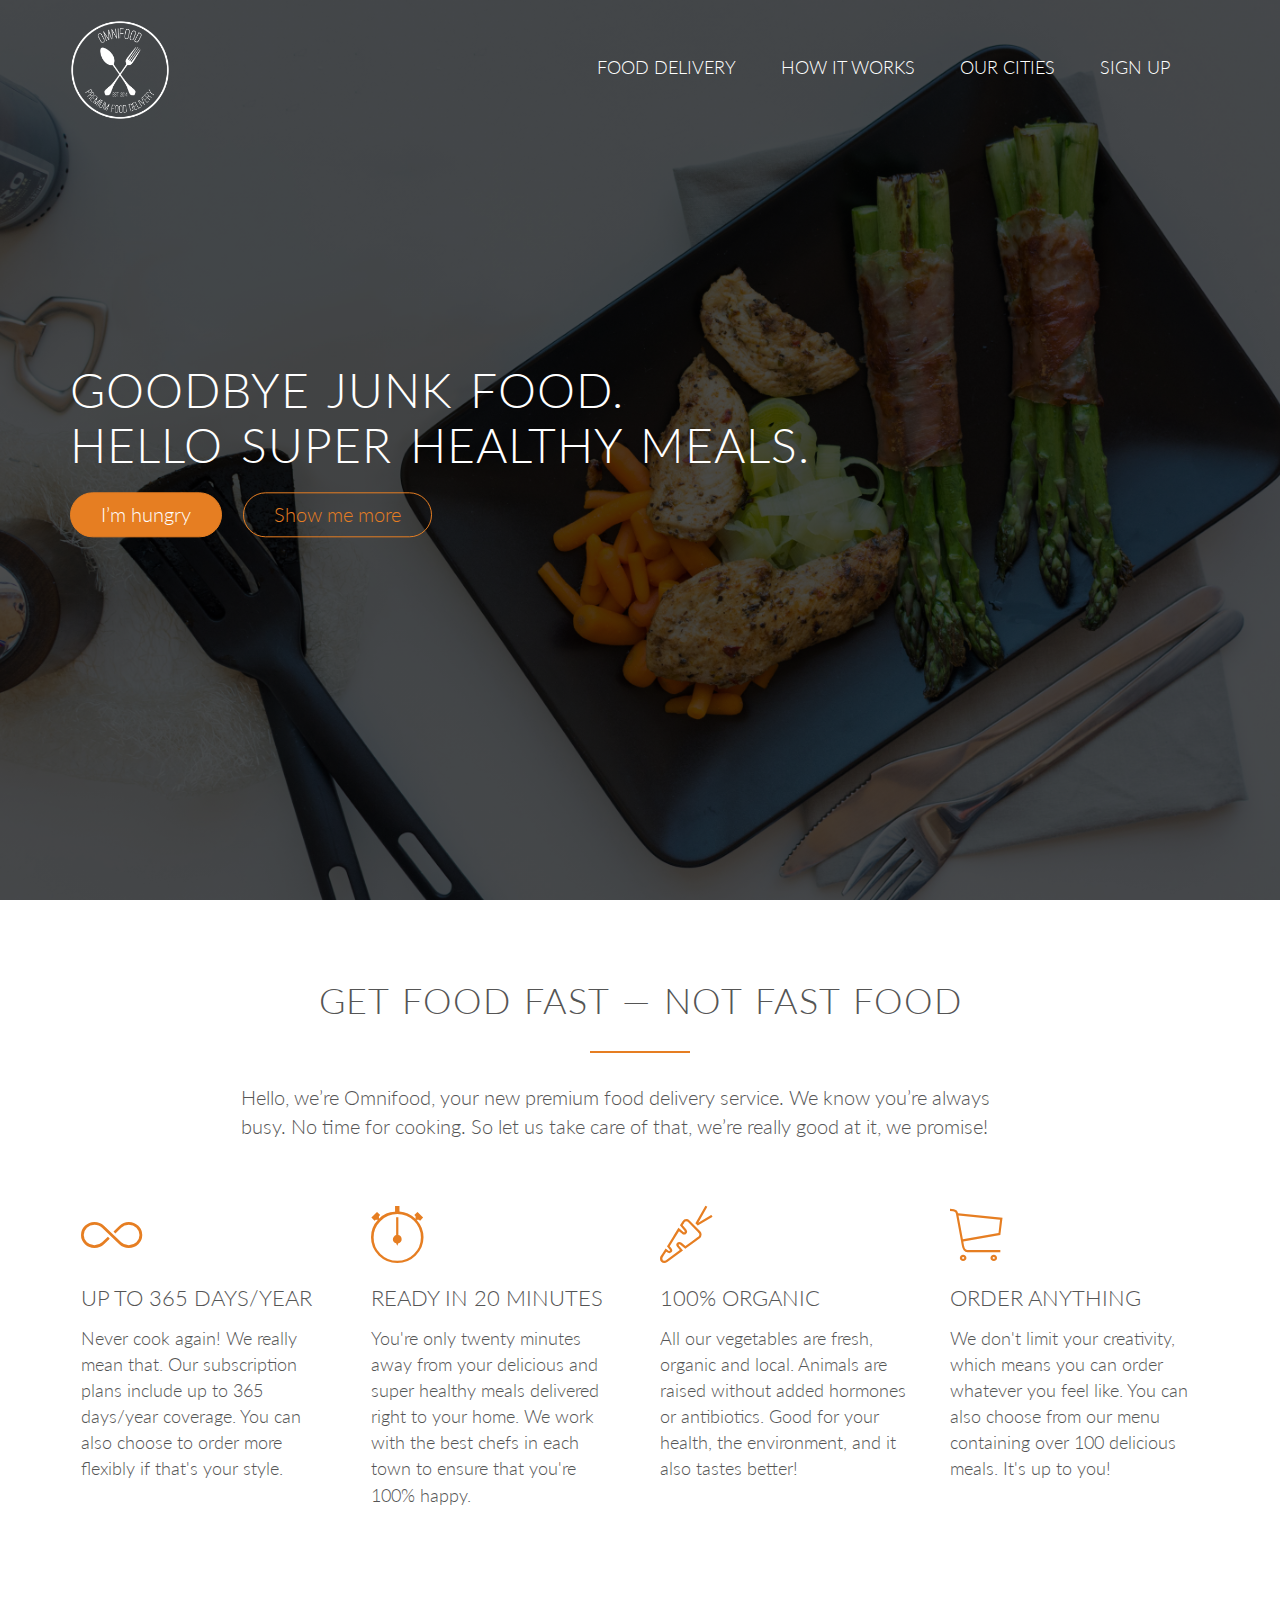
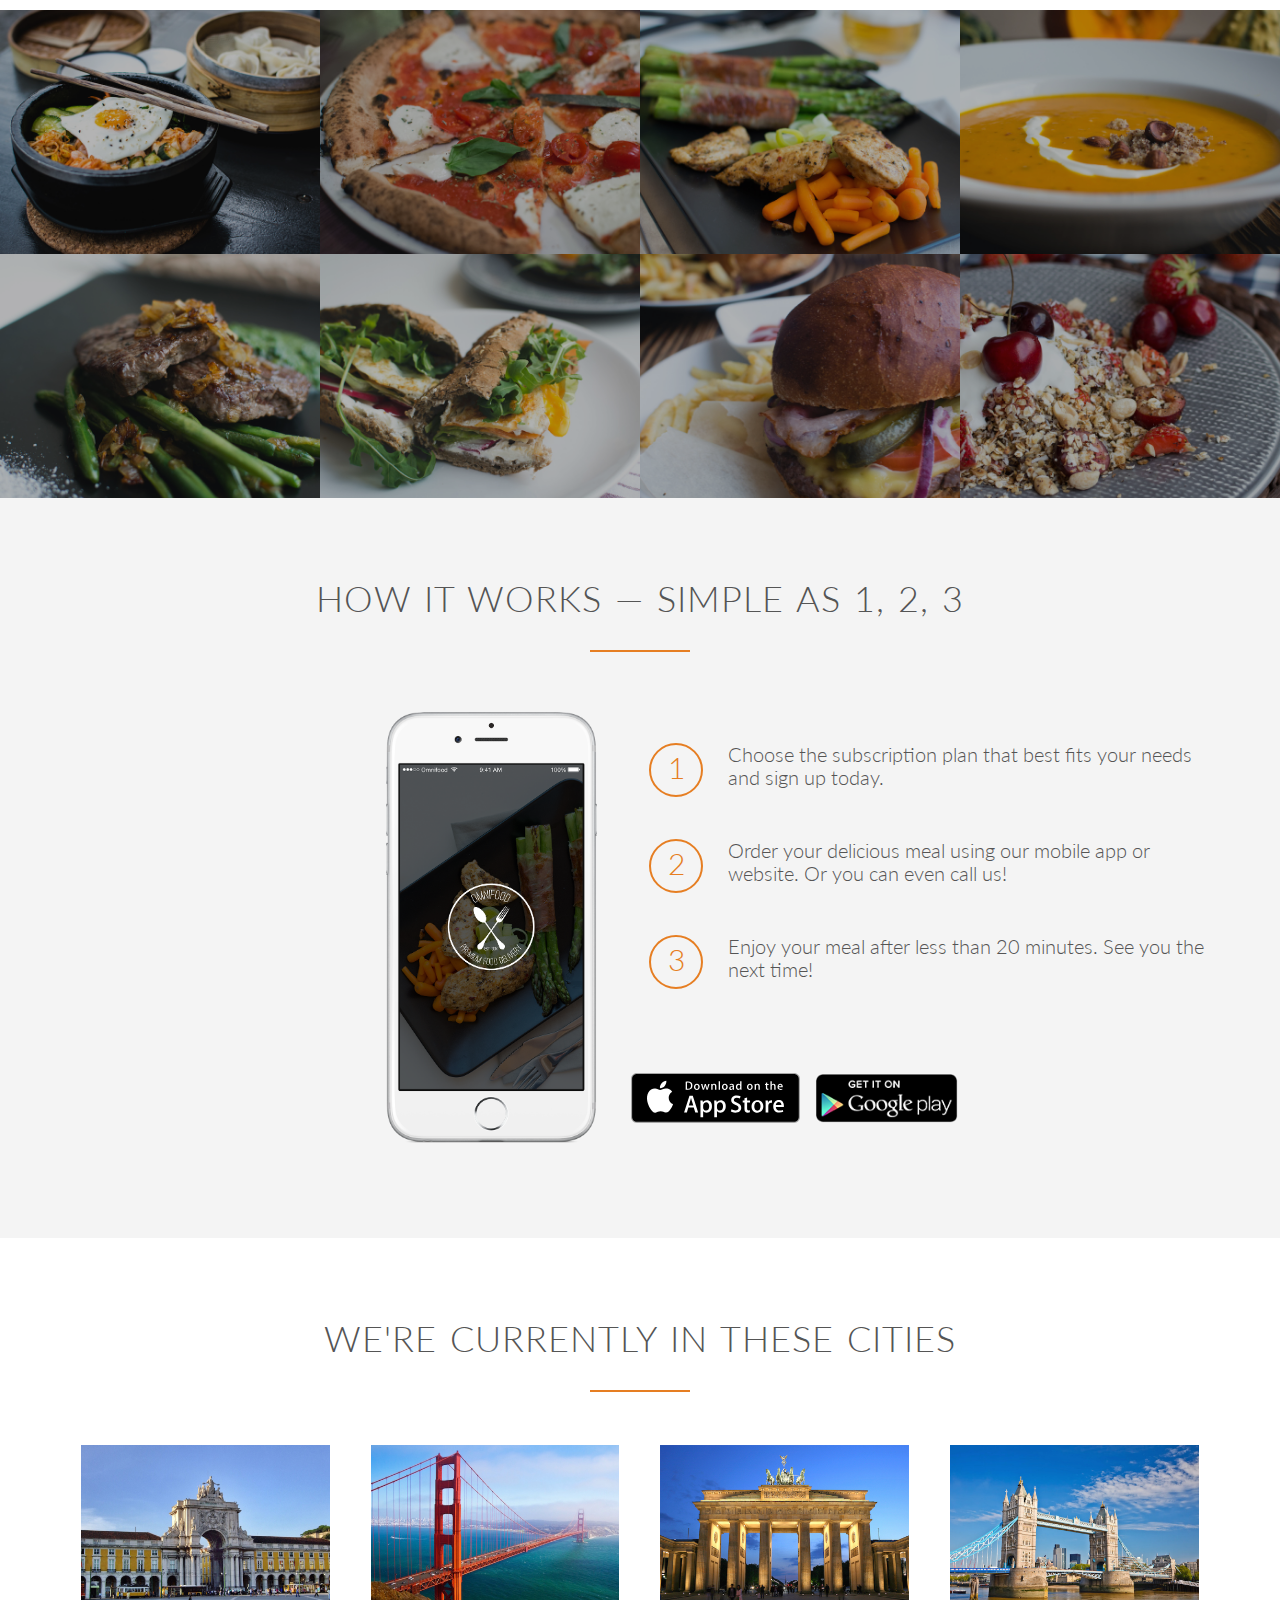
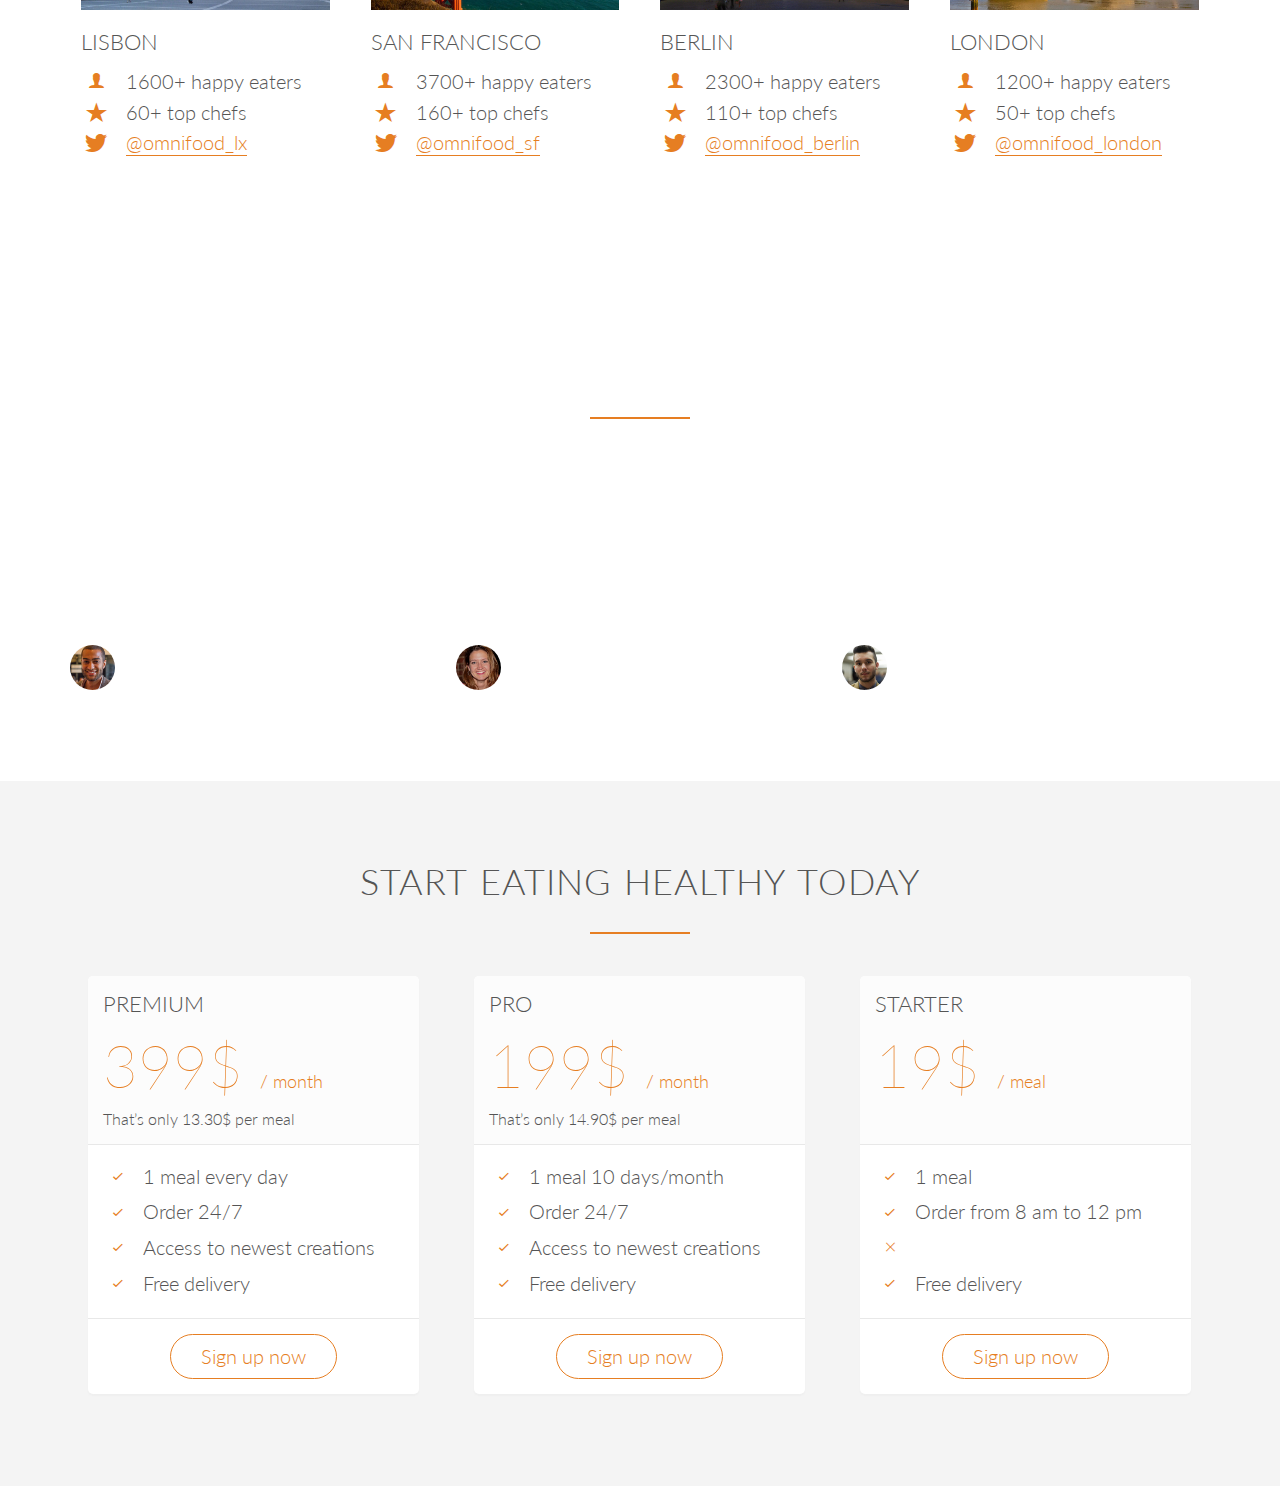
==== commit 0df3f088: "Sign-up section" ====
--- a/Omnifood/index.html
+++ b/Omnifood/index.html
@@ -221,5 +221,76 @@
                 </div>
             </div>
         </section>
+        <section class="section-plans">
+            <div class="row">
+                <h2>Start eating healthy today</h2>
+            </div>
+            <div class="row">
+                <div class="col span-1-of-3">
+                    <div class="plan-box">
+                        <div>
+                            <h3>Premium</h3>
+                            <p class="plan-price">399$ <span>/ month</span></p>
+                            <p class="plan-price-meal">That’s only 13.30$ per meal</p>
+                        </div>
+                        <div>
+                            <ul>
+                                <li><i class="ion-ios-checkmark-empty icon-small"></i>1 meal every day</li>
+                                <li><i class="ion-ios-checkmark-empty icon-small"></i>Order 24/7</li>
+                                <li><i class="ion-ios-checkmark-empty icon-small"></i>Access to newest creations</li>
+                                <li><i class="ion-ios-checkmark-empty icon-small"></i>Free delivery</li>
+                            </ul>
+                        </div>
+                        <div>
+                            <a href="#" class="btn btn-ful">Sign up now</a>
+                        </div>
+                    </div>
+                </div>
+                <div class="col span-1-of-3">
+                    <div class="plan-box">
+                        <div>
+                            <h3>Pro</h3>
+                            <p class="plan-price">199$ <span>/ month</span></p>
+                            <p class="plan-price-meal">That’s only 14.90$ per meal</p>
+                        </div>
+                        <div>
+                            <ul>
+                                <li><i class="ion-ios-checkmark-empty icon-small"></i>1 meal 10 days/month</li>
+                                <li><i class="ion-ios-checkmark-empty icon-small"></i>Order 24/7</li>
+                                <li><i class="ion-ios-checkmark-empty icon-small"></i>Access to newest creations</li>
+                                <li><i class="ion-ios-checkmark-empty icon-small"></i>Free delivery</li>
+                            </ul>
+                        </div>
+                        <div>
+                            <a href="#" class="btn btn-ghost">Sign up now</a>
+                        </div>
+                    </div>
+                </div>
+                <div class="col span-1-of-3">
+                    <div class="plan-box">
+                        <div>
+                            <h3>Starter</h3>
+                            <p class="plan-price">19$ <span>/ meal</span></p>
+                            <p class="plan-price-meal"><br></p>
+                        </div>
+                        <div>
+                            <ul>
+                                <li><i class="ion-ios-checkmark-empty icon-small"></i>1 meal</li>
+                                <li><i class="ion-ios-checkmark-empty icon-small"></i>Order from 8 am to 12 pm</li>
+                                <li><i class="ion-ios-close-empty icon-small"></i></li>
+                                <li><i class="ion-ios-checkmark-empty icon-small "></i>Free delivery</li>
+                            </ul>
+                        </div>
+                        <div>
+                            <a href="#" class="btn btn-ghost">Sign up now</a>
+                        </div>
+                    </div>
+                </div>
+            </div>
+        </section>
     </body>
 </html>
+
+<!-- 
+
+-->--- a/Omnifood/resources/css/style.css
+++ b/Omnifood/resources/css/style.css
@@ -1,4 +1,5 @@
 /* Orange = #e67e22 */
+/* Background grey = #f4f4f4 */
 /* ------------------------------------------------------------------------------------------------- */
 /* BASIC SETUP */
 /* ------------------------------------------------------------------------------------------------- */
@@ -376,3 +377,57 @@
     vertical-align: middle;
 }
 
+/* ------------------------------------------------------------------------------------------------- */
+/* SIGN-UP */
+/* ------------------------------------------------------------------------------------------------- */
+
+.section-plans {
+    background-color: #f4f4f4;
+}
+
+.plan-box {
+    background-color: white;
+    border-radius: 5px;
+    width: 90%;
+    margin-left: 5%; /* Half of the remaining 10% of the width */
+    box-shadow: 0 2px 2px #efefef;
+}
+
+.plan-box div {
+    padding: 15px;
+    border-bottom: 1px solid #e8e8e8;
+}
+.plan-price {
+    font-size: 300%;
+    font-weight: 100;
+    margin-bottom: 10px;
+    color: #e67e22;
+}
+.plan-price span {
+    font-size: 30%;
+    font-weight: 300;
+}
+
+.plan-price-meal {
+    font-size: 80%;
+}
+
+.plan-box ul {
+    list-style: none;
+
+}
+
+.plan-box ul li {
+    padding: 5px 0;
+}
+
+.plan-box div:last-child {
+    text-align: center;
+    border: 0;
+}
+
+.plan-box div:first-child {
+    background-color: #fcfcfc;
+    border-top-left-radius: 5px;
+    border-top-right-radius: 5px;
+}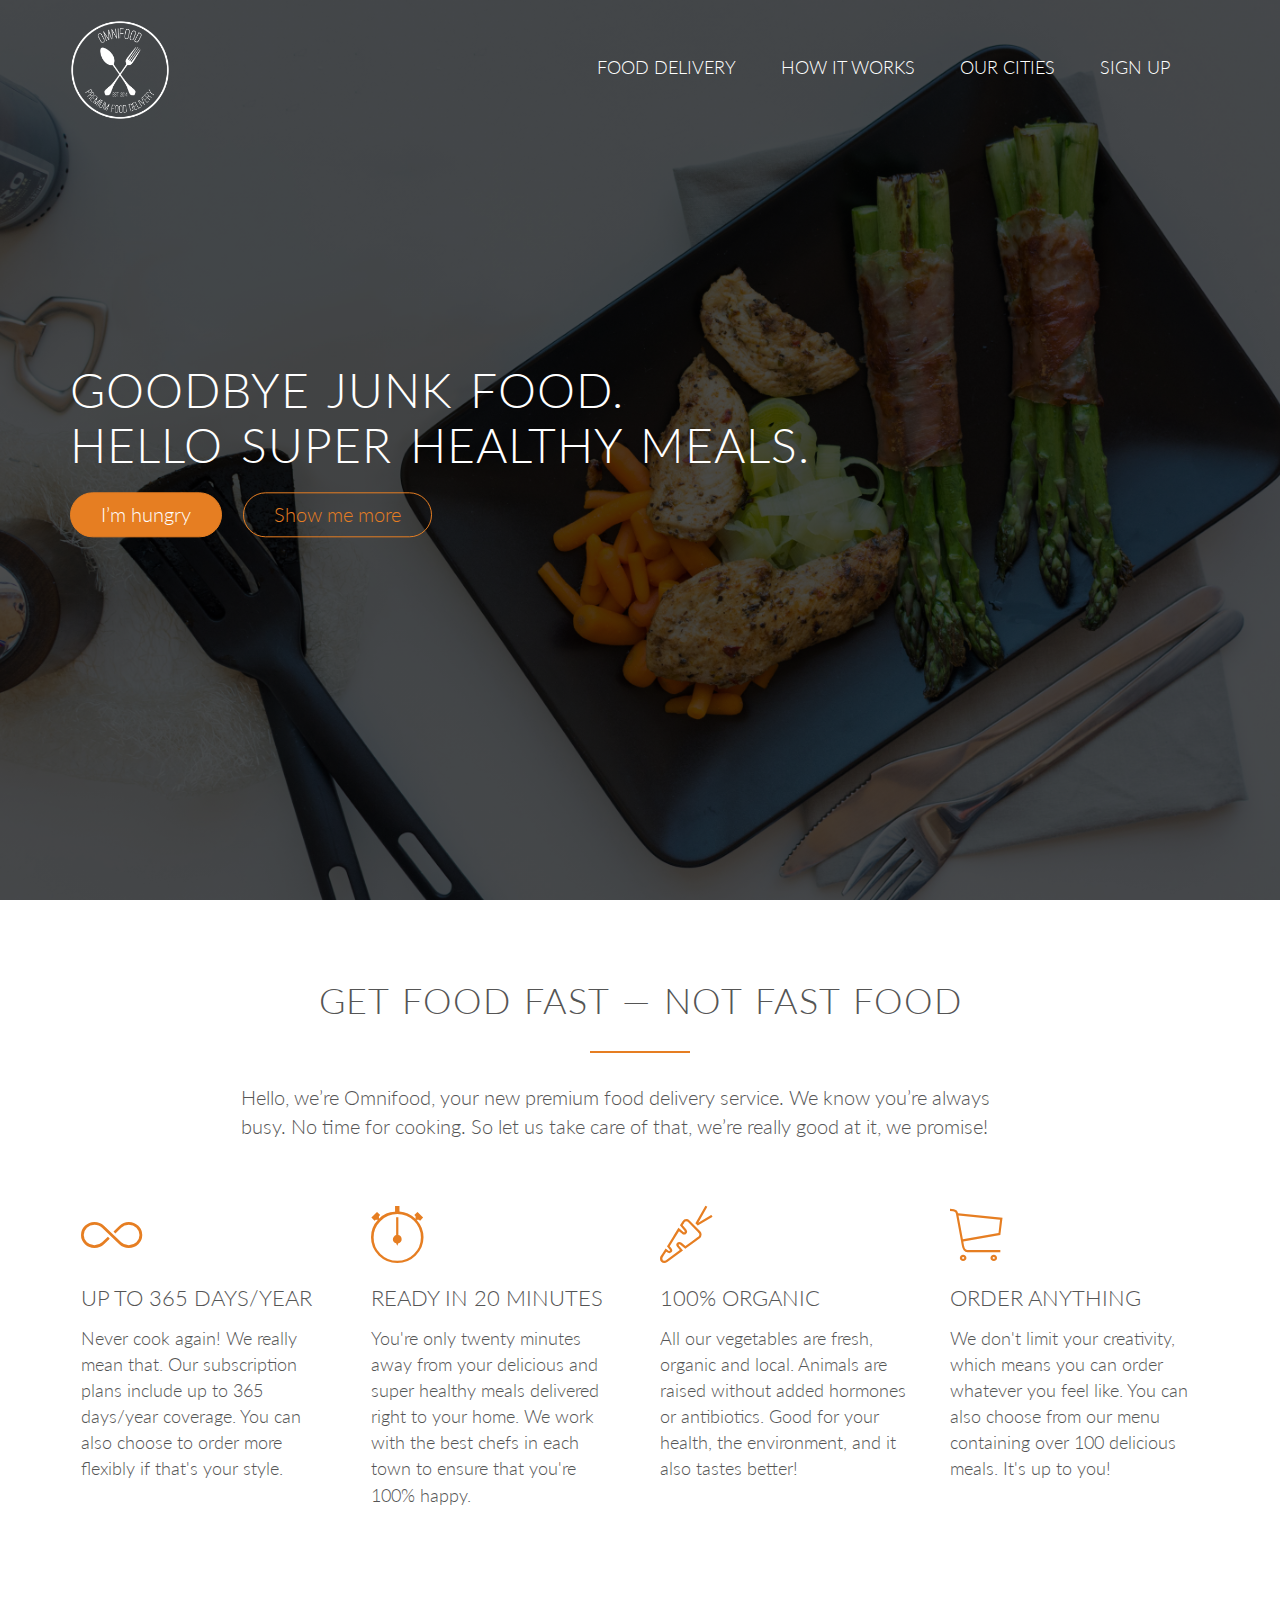
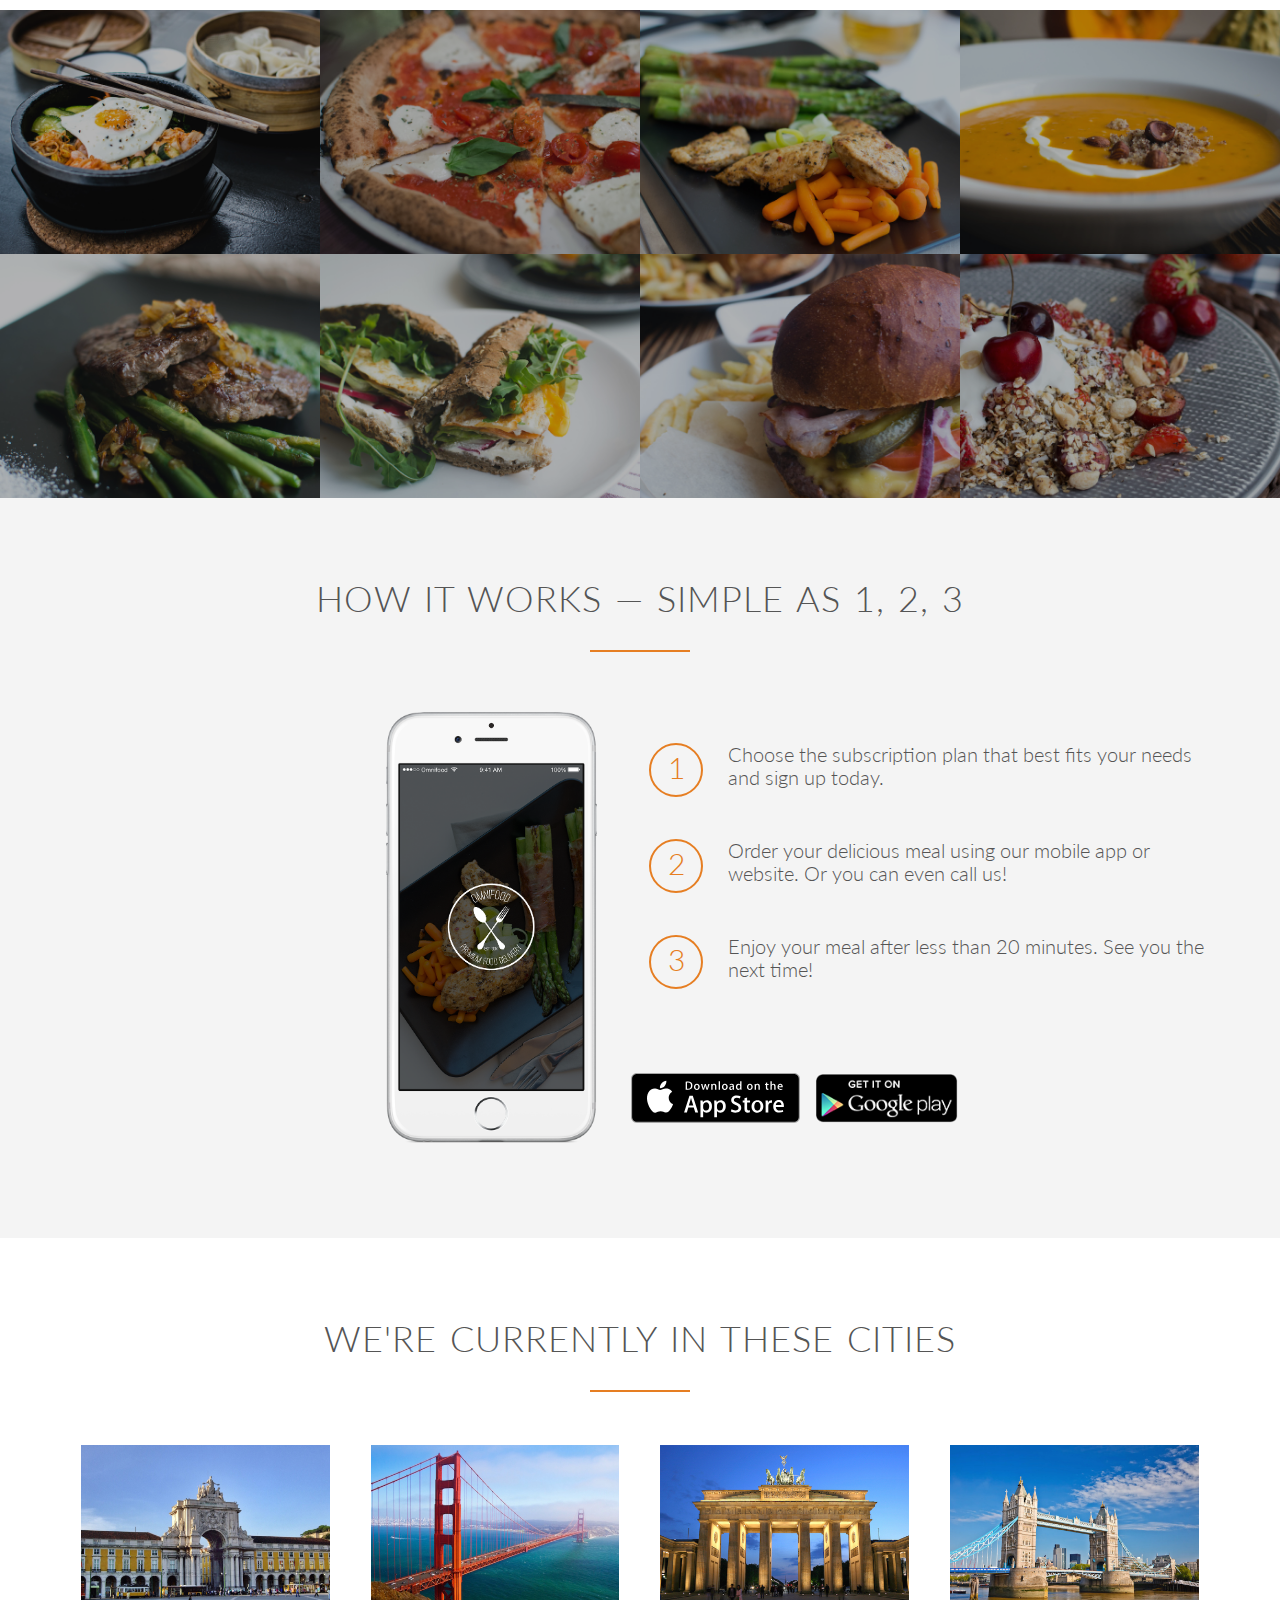
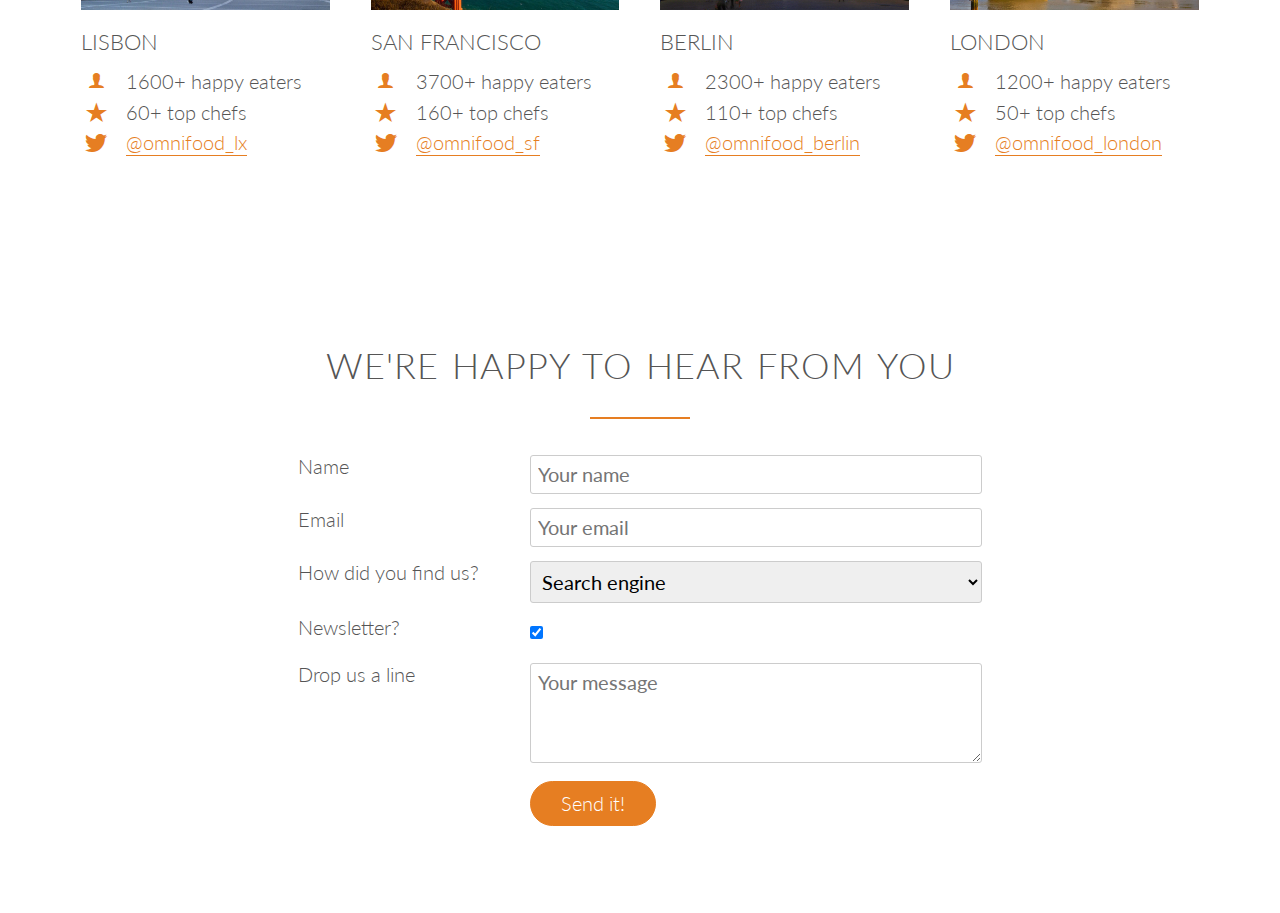
==== commit 6e2c0674: "Added contact form" ====
--- a/Omnifood/index.html
+++ b/Omnifood/index.html
@@ -202,95 +202,73 @@
                 </div>
             </div>
         </section>
-        <section class="section-testimonials">
-            <div class="row">
-                <h2>Our customers can't live without us</h2>
-            </div>
-            <div class="row">
-                <div class="col span-1-of-3">
-                    <blockquote>Omnifood is just awesome! I just launched a startup which leaves me with no time for cooking, so Omnifood is a life-saver. Now that I got used to it, I couldn't live without my daily meals!</blockquote>
-                    <cite><img src="resources/images/customer-1.jpg">Alberto Duncan</cite>
-                </div>
-                <div class="col span-1-of-3">
-                    <blockquote>Inexpensive, healthy and great-tasting meals, delivered right to my home. We have lots of food delivery here in Lisbon, but no one comes even close to Omifood. Me and my family are so in love!</blockquote>
-                    <cite><img src="resources/images/customer-2.jpg">Joana Silva</cite>
-                </div>
-                <div class="col span-1-of-3">
-                    <blockquote>I was looking for a quick and easy food delivery service in San Franciso. I tried a lot of them and ended up with Omnifood. Best food delivery service in the Bay Area. Keep up the great work!</blockquote>
-                    <cite><img src="resources/images/customer-3.jpg">Milton Chapman</cite>
-                </div>
-            </div>
-        </section>
-        <section class="section-plans">
-            <div class="row">
-                <h2>Start eating healthy today</h2>
-            </div>
-            <div class="row">
-                <div class="col span-1-of-3">
-                    <div class="plan-box">
-                        <div>
-                            <h3>Premium</h3>
-                            <p class="plan-price">399$ <span>/ month</span></p>
-                            <p class="plan-price-meal">That’s only 13.30$ per meal</p>
-                        </div>
-                        <div>
-                            <ul>
-                                <li><i class="ion-ios-checkmark-empty icon-small"></i>1 meal every day</li>
-                                <li><i class="ion-ios-checkmark-empty icon-small"></i>Order 24/7</li>
-                                <li><i class="ion-ios-checkmark-empty icon-small"></i>Access to newest creations</li>
-                                <li><i class="ion-ios-checkmark-empty icon-small"></i>Free delivery</li>
-                            </ul>
-                        </div>
-                        <div>
-                            <a href="#" class="btn btn-ful">Sign up now</a>
-                        </div>
-                    </div>
-                </div>
-                <div class="col span-1-of-3">
-                    <div class="plan-box">
-                        <div>
-                            <h3>Pro</h3>
-                            <p class="plan-price">199$ <span>/ month</span></p>
-                            <p class="plan-price-meal">That’s only 14.90$ per meal</p>
-                        </div>
-                        <div>
-                            <ul>
-                                <li><i class="ion-ios-checkmark-empty icon-small"></i>1 meal 10 days/month</li>
-                                <li><i class="ion-ios-checkmark-empty icon-small"></i>Order 24/7</li>
-                                <li><i class="ion-ios-checkmark-empty icon-small"></i>Access to newest creations</li>
-                                <li><i class="ion-ios-checkmark-empty icon-small"></i>Free delivery</li>
-                            </ul>
-                        </div>
-                        <div>
-                            <a href="#" class="btn btn-ghost">Sign up now</a>
-                        </div>
-                    </div>
-                </div>
-                <div class="col span-1-of-3">
-                    <div class="plan-box">
-                        <div>
-                            <h3>Starter</h3>
-                            <p class="plan-price">19$ <span>/ meal</span></p>
-                            <p class="plan-price-meal"><br></p>
-                        </div>
-                        <div>
-                            <ul>
-                                <li><i class="ion-ios-checkmark-empty icon-small"></i>1 meal</li>
-                                <li><i class="ion-ios-checkmark-empty icon-small"></i>Order from 8 am to 12 pm</li>
-                                <li><i class="ion-ios-close-empty icon-small"></i></li>
-                                <li><i class="ion-ios-checkmark-empty icon-small "></i>Free delivery</li>
-                            </ul>
-                        </div>
-                        <div>
-                            <a href="#" class="btn btn-ghost">Sign up now</a>
-                        </div>
-                    </div>
-                </div>
+        <section class="section-form">
+            <div class="row">
+                <h2>We're happy to  hear from you</h2>
+            </div>
+            <div class="row">
+                <form method="POST" action="#" class="contact-form">
+                    <div class="row">
+                        <div class="col span-1-of-3">
+                            <label for="name">Name</label>
+                        </div>
+                        <div class="col span-2-of-3">
+                            <input type="text" name="name" id="name" placeholder="Your name" required>
+                        </div>
+                    </div>
+                    <div class="row">
+                        <div class="col span-1-of-3">
+                            <label for="email">Email</label>
+                        </div>
+                        <div class="col span-2-of-3">
+                            <input type="email" name="email" id="email" placeholder="Your email" required>
+                        </div>
+                    </div>
+                    <div class="row">
+                        <div class="col span-1-of-3">
+                            <label for="find-us">How did you find us?</label>
+                        </div>
+                        <div class="col span-2-of-3">
+                            <select name="find-us" id="find-us">
+                                <option value="friends">Friends</option>
+                                <option value="search" selected>Search engine</option>
+                                <option value="ad">Advertisement</option>
+                                <option value="other">Other</option>
+                            </select>
+                        </div>
+                    </div>
+                    <div class="row">
+                        <div class="col span-1-of-3">
+                            <label for="news">Newsletter?</label>
+                        </div>
+                        <div class="col span-2-of-3">
+                            <input type="checkbox" name="news" id="news" checked>
+                        </div>
+                    </div>
+                    <div class="row">
+                        <div class="col span-1-of-3">
+                            <label for="message">Drop us a line</label>
+                        </div>
+                        <div class="col span-2-of-3">
+                            <textarea name="message" placeholder="Your message"></textarea>
+                        </div>
+                    </div>
+                    <div class="row">
+                        <div class="col span-1-of-3">
+                            <label>&nbsp;</label>
+                        </div>
+                        <div class="col span-2-of-3">
+                            <input type="submit" value="Send it!">
+                        </div>
+                    </div>
+                </form>
             </div>
         </section>
     </body>
 </html>
 
-<!-- 
-
+<!--
+
+
+  
 -->--- a/Omnifood/resources/css/style.css
+++ b/Omnifood/resources/css/style.css
@@ -1,5 +1,4 @@
 /* Orange = #e67e22 */
-/* Background grey = #f4f4f4 */
 /* ------------------------------------------------------------------------------------------------- */
 /* BASIC SETUP */
 /* ------------------------------------------------------------------------------------------------- */
@@ -106,7 +105,6 @@
     background-size: cover;
     background-position: center;
     height:100vh;
-    background-attachment: fixed;
 }
 .hero-text-box {
     position: absolute;
@@ -169,7 +167,8 @@
 /* ------------------------------------------------------------------------------------------------- */
 
 .btn:link,
-.btn:visited {
+.btn:visited,
+input[type=submit] {
     display: inline-block;
     padding: 10px 30px;
     font-weight: 300;
@@ -179,7 +178,8 @@
     transition: background-color 0.2s, border 0.2s, color 0.2s;
 }
 .btn-full:link,
-.btn-full:visited {
+.btn-full:visited,
+input[type=submit] {
     background-color: #e67e22;
     color: white;
     margin-right: 16px;
@@ -189,7 +189,9 @@
     color: #e67e22;
 }
 .btn:hover,
-.btn:active {
+.btn:active,
+input[type=submit]:hover,
+input[type=submit]:active {
     background-color: #cf6d17;
 }
 .btn-full:hover,
@@ -329,105 +331,30 @@
 }
 
 /* ------------------------------------------------------------------------------------------------- */
-/* TESTIMONIALS */
-/* ------------------------------------------------------------------------------------------------- */
-
-.section-testimonials {
-    background-image: linear-gradient(rgba(0,0,0,0.8),rgba(0,0,0,0.8)), url(images/back-customers.jpg);
-    background-size: cover;
-    color: white;
-    background-attachment: fixed;
-}
-
-blockquote {
-    padding: 2%;
-    font-style: italic;
-    line-height: 145%;
-    position: relative;
-}
-
-blockquote:before, blockquote:after {
-    content: open-quote;
-    font-size: 500%;
-    display: block;
-    position: absolute;
-}
-blockquote:before {
-    content: open-quote;
-    top: -30px;
-    left: -5px;
-    margin-top: 40px;
-}
-blockquote:after {
-    content: close-quote;
-    bottom: -20px;
-    right: 0;
-}
-cite {
-    font-size: 90%;
-    margin-top: 25px;
-    display: block;
-}
-
-
-cite img {
-    height: 45px;
-    border-radius: 50%;
-    margin-right: 10px;
-    vertical-align: middle;
-}
-
-/* ------------------------------------------------------------------------------------------------- */
-/* SIGN-UP */
-/* ------------------------------------------------------------------------------------------------- */
-
-.section-plans {
-    background-color: #f4f4f4;
-}
-
-.plan-box {
-    background-color: white;
-    border-radius: 5px;
-    width: 90%;
-    margin-left: 5%; /* Half of the remaining 10% of the width */
-    box-shadow: 0 2px 2px #efefef;
-}
-
-.plan-box div {
-    padding: 15px;
-    border-bottom: 1px solid #e8e8e8;
-}
-.plan-price {
-    font-size: 300%;
-    font-weight: 100;
-    margin-bottom: 10px;
-    color: #e67e22;
-}
-.plan-price span {
-    font-size: 30%;
-    font-weight: 300;
-}
-
-.plan-price-meal {
-    font-size: 80%;
-}
-
-.plan-box ul {
-    list-style: none;
-
-}
-
-.plan-box ul li {
-    padding: 5px 0;
-}
-
-.plan-box div:last-child {
-    text-align: center;
-    border: 0;
-}
-
-.plan-box div:first-child {
-    background-color: #fcfcfc;
-    border-top-left-radius: 5px;
-    border-top-right-radius: 5px;
-}+/* CONTACT FORM */
+/* ------------------------------------------------------------------------------------------------- */
+
+.contact-form {
+    width: 60%;
+    margin: 0 auto; /* Centre form within parent */
+}
+
+input[type=text],
+input[type=email],
+select,
+textarea {
+    width: 100%;
+    padding: 7px;
+    border-radius: 3px;
+    border: 1px solid #ccc;
+}
+
+textarea {
+    height: 100px;;
+}
+
+input[type=checkbox] {
+    margin: 10px 5px 10px 0;
+}
+
+*:focus {outline: none;}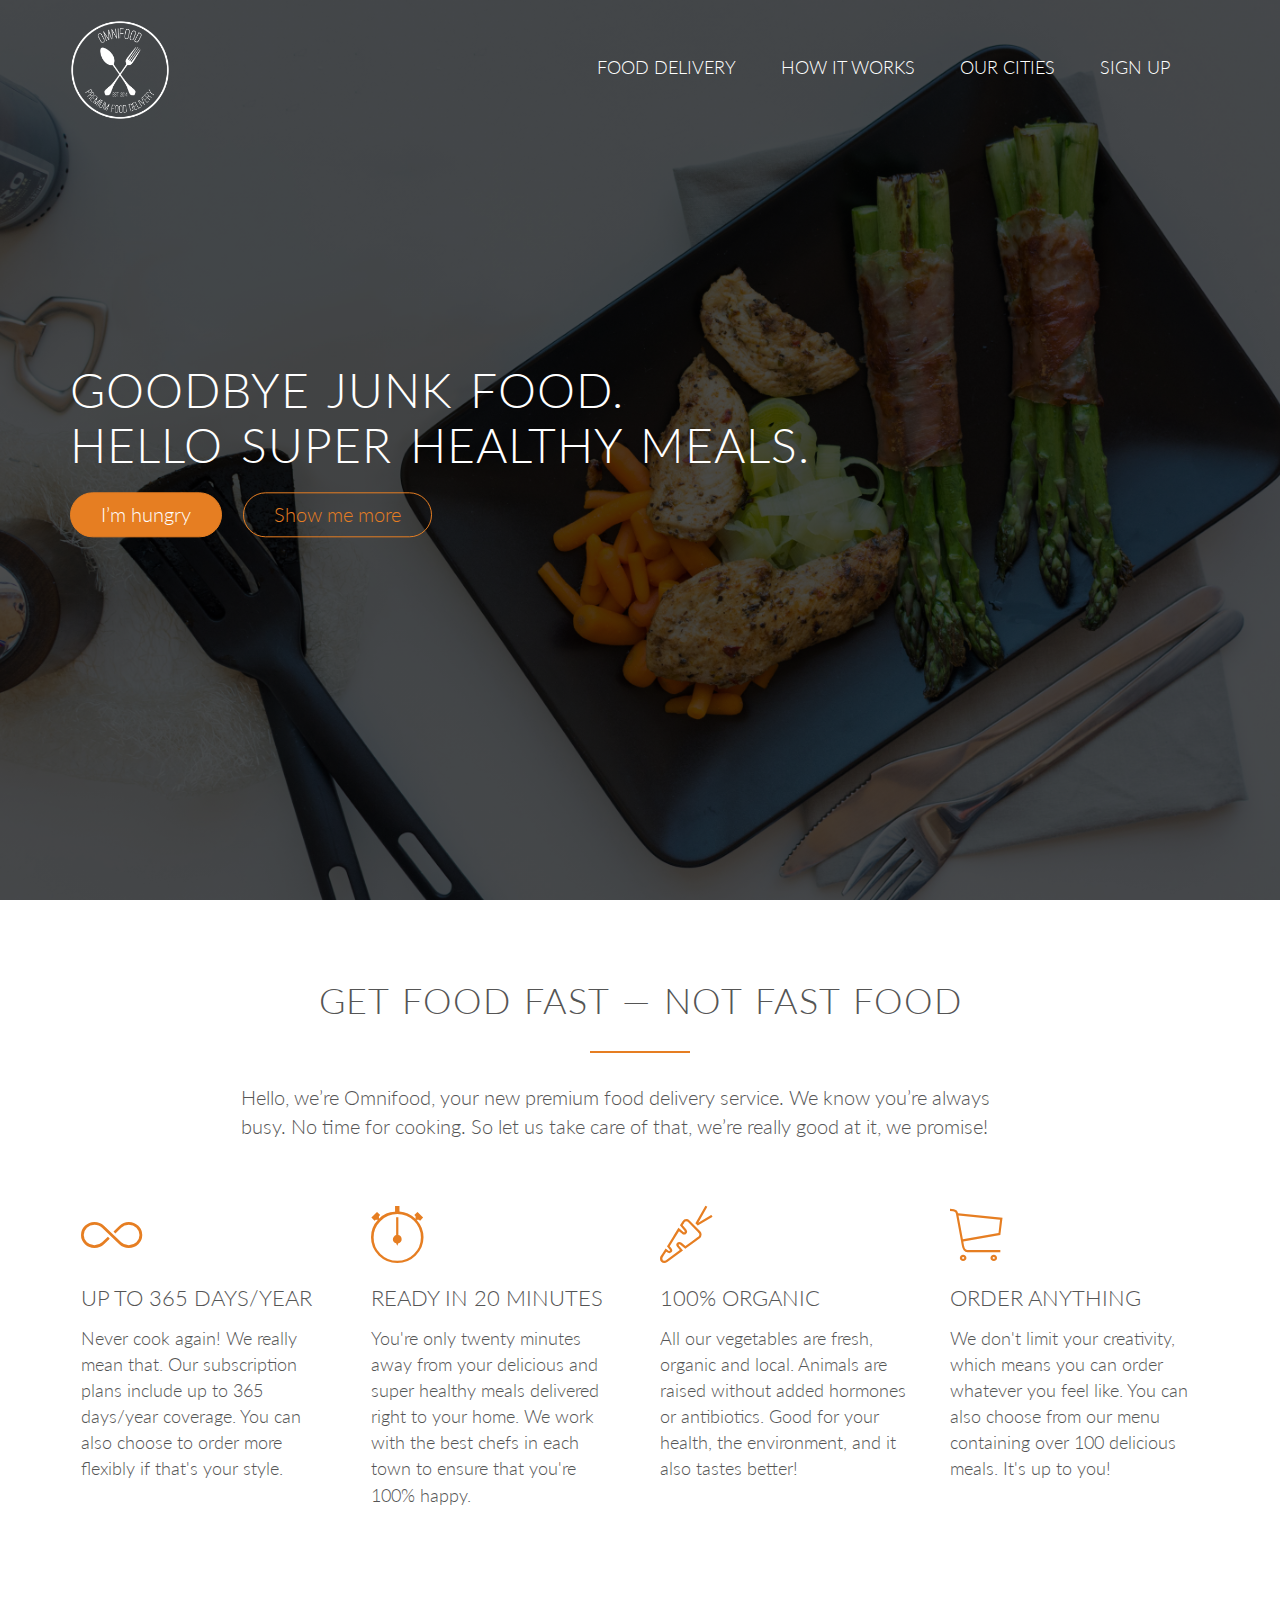
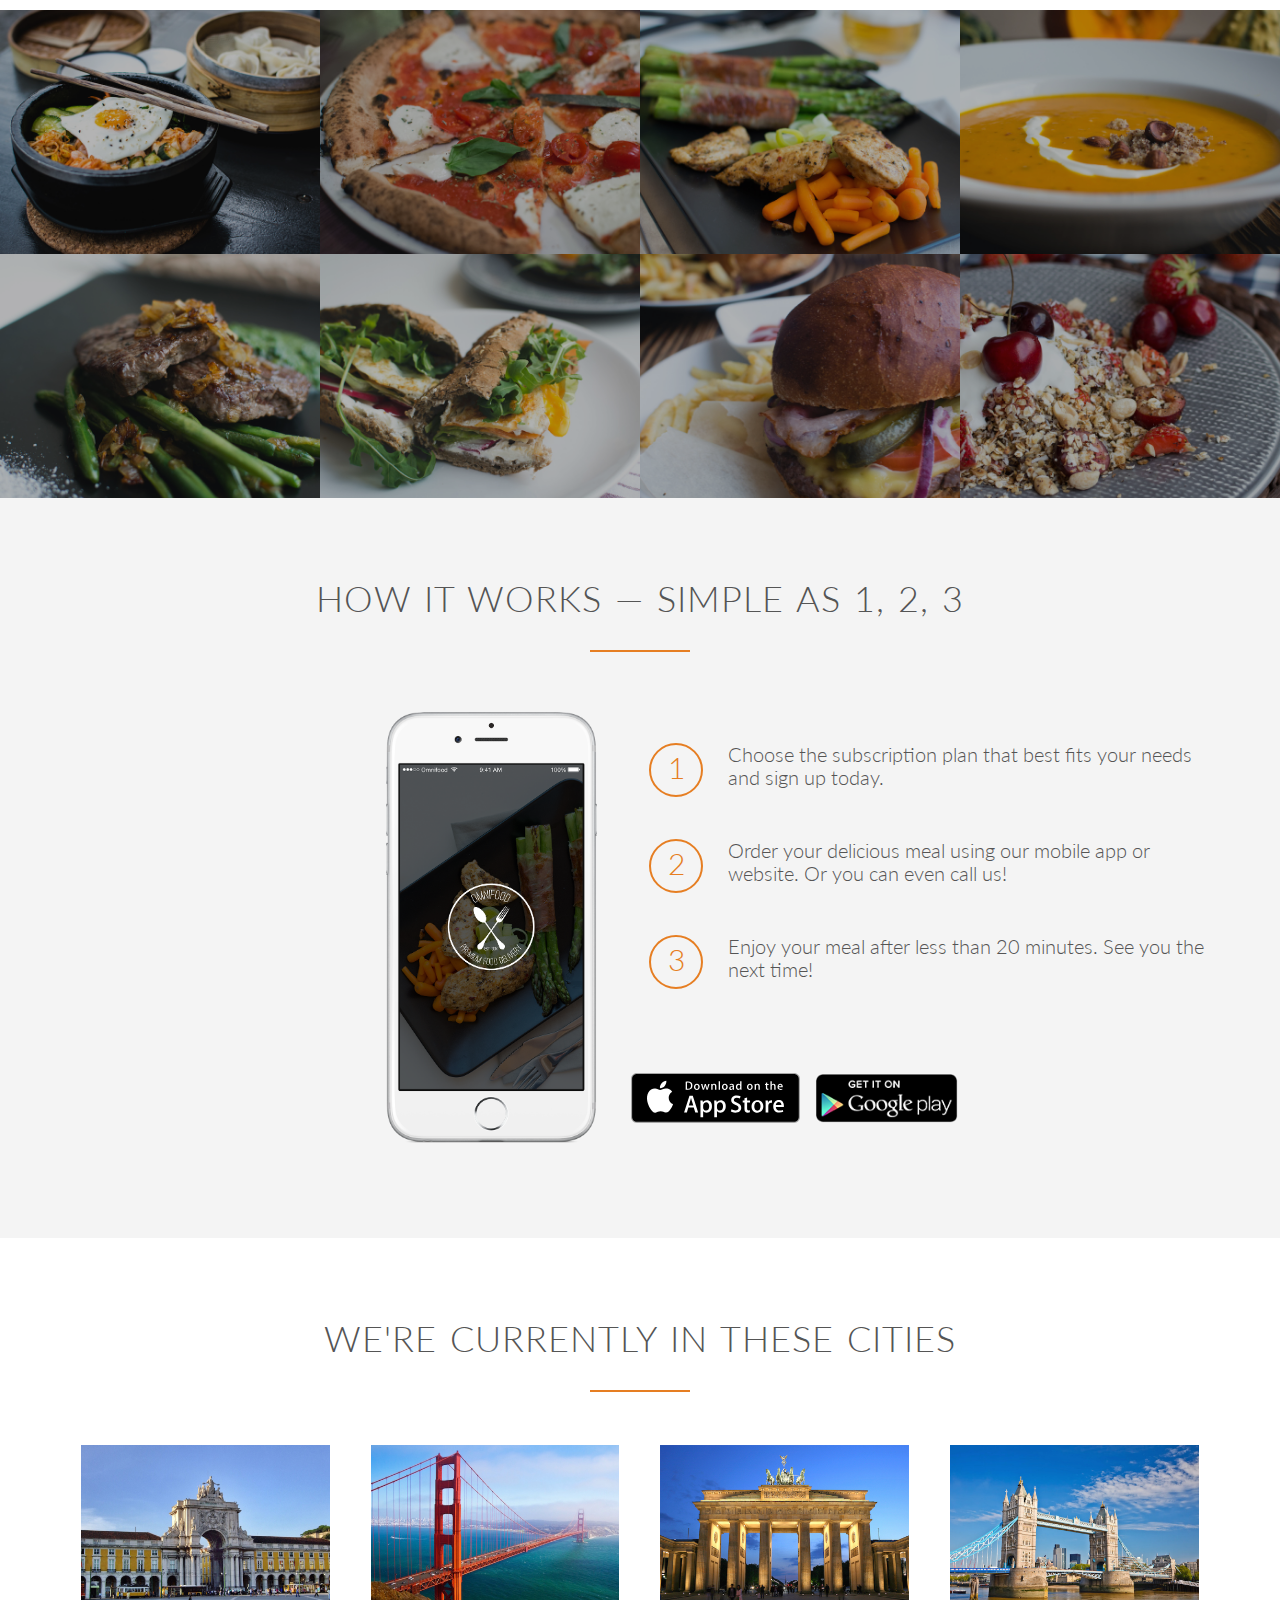
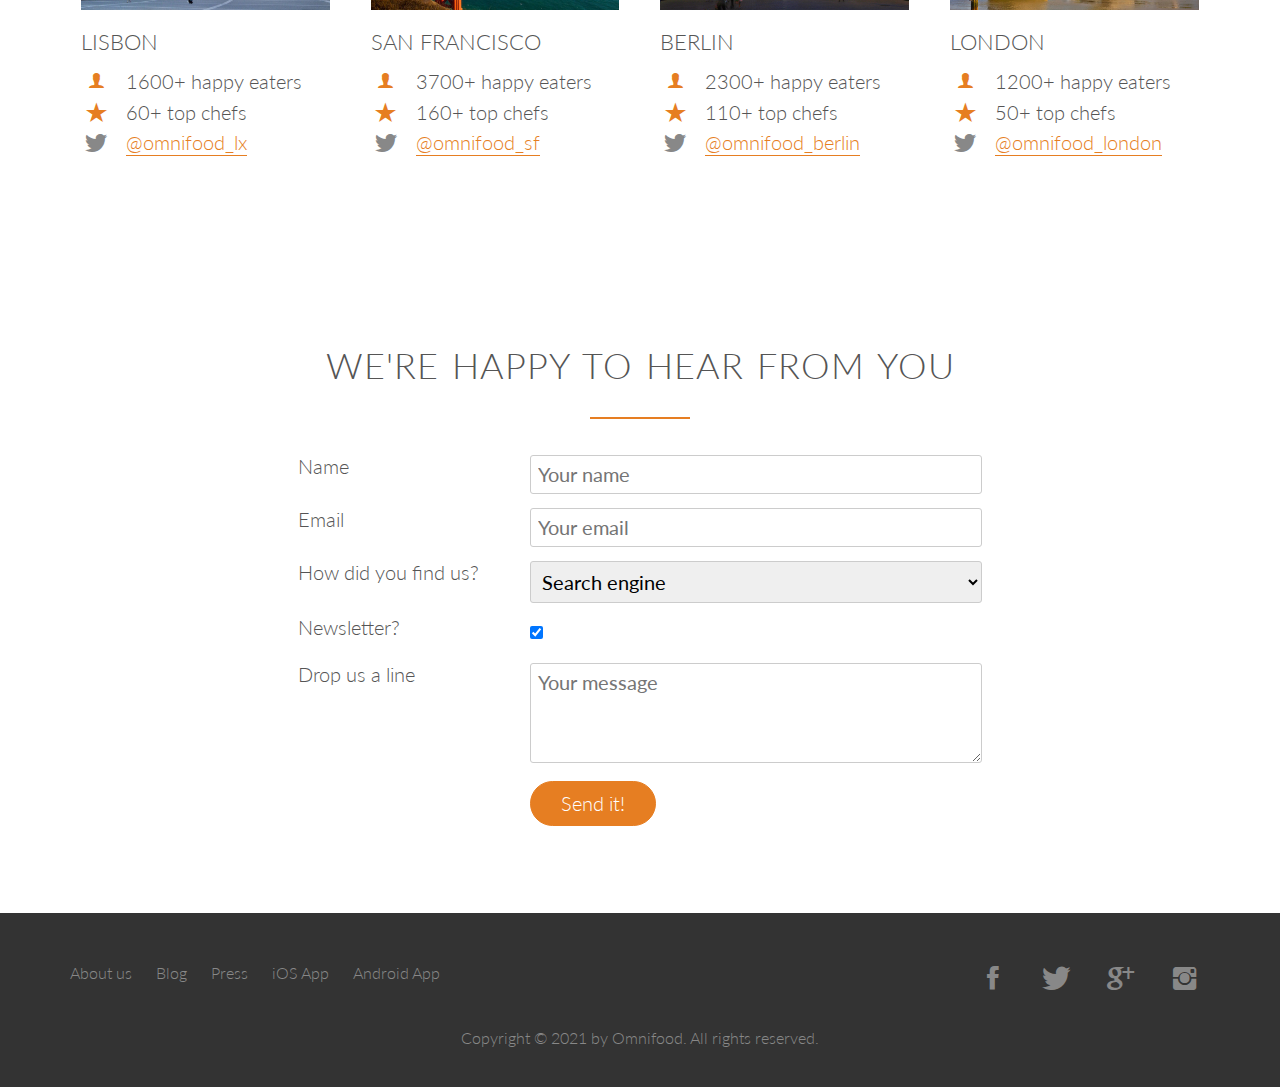
==== commit fc6548e3: "Added footer" ====
--- a/Omnifood/index.html
+++ b/Omnifood/index.html
@@ -264,6 +264,30 @@
                 </form>
             </div>
         </section>
+        <footer>
+            <div class="row">
+                <div class="col span-1-of-2">
+                    <ul class="footer-nav">
+                        <li><a href="#">About us</a></li>
+                        <li><a href="#">Blog</a></li>
+                        <li><a href="#">Press</a></li>
+                        <li><a href="#">iOS App</a></li>
+                        <li><a href="#">Android App</a></li>
+                    </ul>
+                </div>
+                <div class="col span-1-of-2">
+                    <ul class="social-links">
+                        <li><a href="#"><i class="ion-social-facebook icon-small"></i></a></li>
+                        <li><a href="#"><i class="ion-social-twitter icon-small"></i></a></li>
+                        <li><a href="#"><i class="ion-social-googleplus icon-small"></i></a></li>
+                        <li><a href="#"><i class="ion-social-instagram icon-small"></i></a></li>
+                    </ul>
+                </div>
+            </div>
+            <div class="row">
+                <p>Copyright &copy; 2021 by Omnifood. All rights reserved.</p>
+            </div>
+        </footer>
     </body>
 </html>
 
--- a/Omnifood/resources/css/style.css
+++ b/Omnifood/resources/css/style.css
@@ -1,4 +1,5 @@
 /* Orange = #e67e22 */
+/* Background grey = #f4f4f4 */
 /* ------------------------------------------------------------------------------------------------- */
 /* BASIC SETUP */
 /* ------------------------------------------------------------------------------------------------- */
@@ -105,6 +106,7 @@
     background-size: cover;
     background-position: center;
     height:100vh;
+    background-attachment: fixed;
 }
 .hero-text-box {
     position: absolute;
@@ -357,4 +359,77 @@
     margin: 10px 5px 10px 0;
 }
 
-*:focus {outline: none;}+*:focus {outline: none;}
+
+/* ------------------------------------------------------------------------------------------------- */
+/* FOOTER */
+/* ------------------------------------------------------------------------------------------------- */
+
+footer {
+    background-color: #333;
+    padding: 40px;
+    font-size: 80%;
+}
+
+.footer-nav {
+    list-style: none;
+    float: left;
+}
+
+.social-links {
+    list-style: none;
+    float: right;
+}
+
+.footer-nav li,
+.social-links li {
+    display: inline-block;
+    margin-right: 20px;
+}
+
+.footer-nav li:last-child,
+.social-links li:last-child {
+    margin-right: 0;
+}
+
+.footer-nav li a:link,
+.footer-nav li a:visited,
+.social-links li a:link,
+.social-links li a:visited {
+    text-decoration: none;
+    border: 0;
+    color: #888;
+    transition: color 0.2s;
+}
+
+
+.social-links li a:link,
+.social-links li a:visited {
+    font-size: 160%;
+}
+
+.ion-social-facebook:hover {color: #3b5998;}
+.ion-social-twitter:hover {color: #55acee;}
+.ion-social-googleplus:hover {color: #dd4b39;}
+.ion-social-instagram:hover {color: #e95950;}
+
+.ion-social-facebook,
+.ion-social-twitter,
+.ion-social-googleplus,
+.ion-social-instagram {
+    color: #888;
+    transition: color 0.2s;
+}
+
+.footer-nav li a:hover,
+.footer-nav li a:active,
+.social-links li a:hover,
+.social-links li a:active {
+    color: #ddd;
+}
+
+footer p {
+    color: #888;
+    text-align: center;
+    margin-top: 20px;
+}